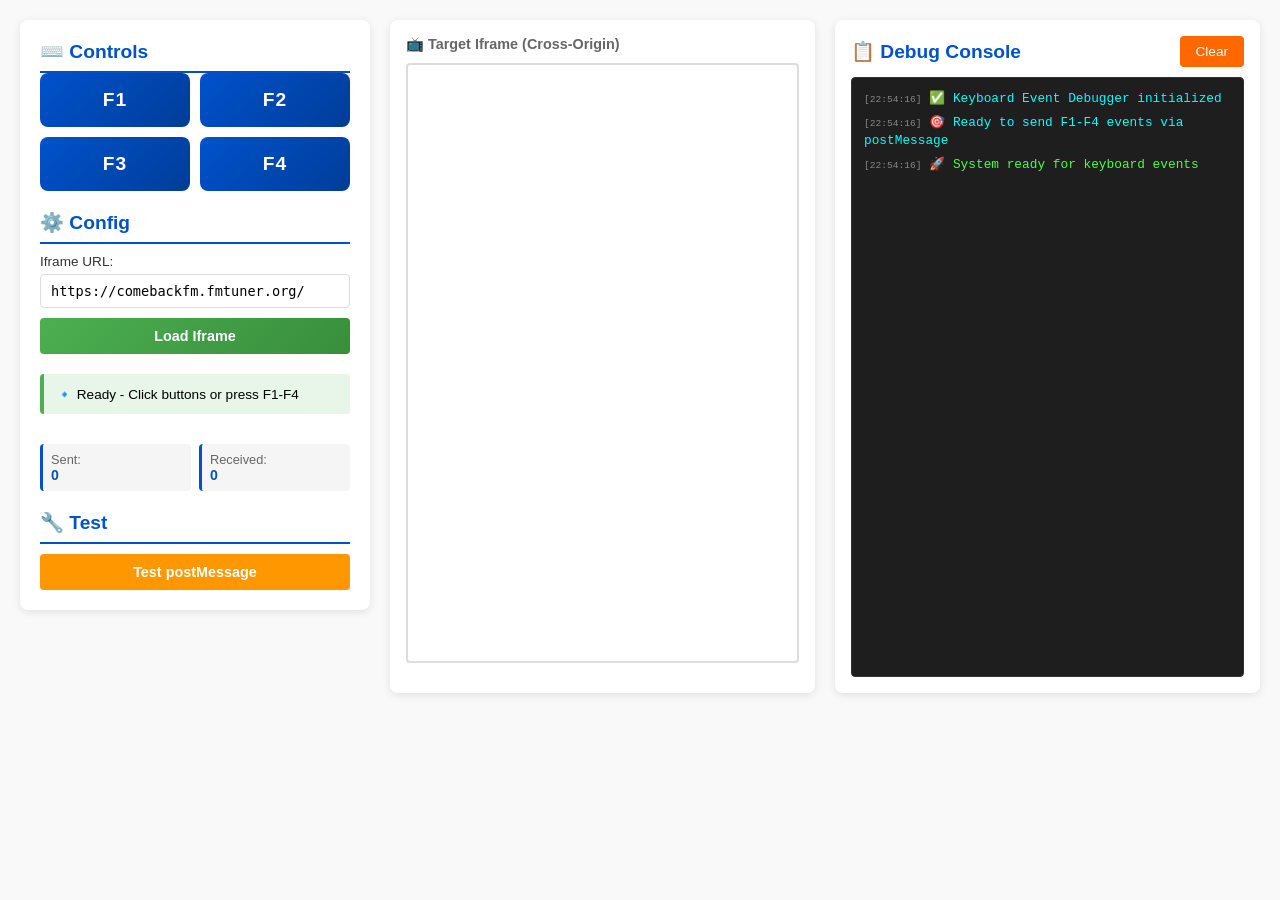
==== index.html @ 3dc0becb "Update index.html" ====
<!DOCTYPE html>
<html lang="nl">
<head>
    <meta charset="UTF-8">
    <meta name="viewport" content="width=device-width, initial-scale=1.0">
    <title>F1-F4 Keyboard Event Sender - Debug</title>
    <style>
        * {
            margin: 0;
            padding: 0;
            box-sizing: border-box;
        }

        body {
            font-family: 'Segoe UI', Tahoma, Geneva, Verdana, sans-serif;
            background: #f9f9f9;
            padding: 20px;
        }

        .container {
            max-width: 1400px;
            margin: 0 auto;
            display: grid;
            grid-template-columns: 350px 1fr 1fr;
            gap: 20px;
        }

        .control-panel {
            background: white;
            border-radius: 8px;
            padding: 20px;
            box-shadow: 0 2px 8px rgba(0, 0, 0, 0.1);
            display: flex;
            flex-direction: column;
            gap: 20px;
            height: fit-content;
            position: sticky;
            top: 20px;
        }

        .section-title {
            font-size: 1.2rem;
            font-weight: bold;
            color: #0052cc;
            border-bottom: 2px solid #0052cc;
            padding-bottom: 8px;
        }

        .button-grid {
            display: grid;
            grid-template-columns: repeat(2, 1fr);
            gap: 10px;
        }

        .key-button {
            background: linear-gradient(135deg, #0052cc 0%, #003d99 100%);
            color: white;
            border: none;
            padding: 16px;
            border-radius: 8px;
            font-size: 1.2rem;
            font-weight: bold;
            cursor: pointer;
            transition: all 0.2s ease;
            text-transform: uppercase;
            letter-spacing: 1px;
        }

        .key-button:hover {
            transform: translateY(-2px);
            box-shadow: 0 4px 12px rgba(0, 82, 204, 0.3);
        }

        .key-button:active {
            transform: translateY(0);
            background: linear-gradient(135deg, #003d99 0%, #002966 100%);
        }

        .input-section {
            display: flex;
            flex-direction: column;
            gap: 10px;
        }

        .input-group {
            display: flex;
            flex-direction: column;
            gap: 5px;
        }

        .input-group label {
            font-size: 0.85rem;
            font-weight: 500;
            color: #333;
        }

        .input-group input {
            padding: 8px 10px;
            border: 1px solid #ddd;
            border-radius: 4px;
            font-size: 0.85rem;
            font-family: monospace;
        }

        .input-group input:focus {
            outline: none;
            border-color: #0052cc;
            box-shadow: 0 0 4px rgba(0, 82, 204, 0.3);
        }

        .load-button {
            background: linear-gradient(135deg, #4CAF50 0%, #388E3C 100%);
            color: white;
            border: none;
            padding: 10px;
            border-radius: 4px;
            cursor: pointer;
            font-weight: bold;
            font-size: 0.9rem;
            transition: all 0.2s ease;
        }

        .load-button:hover {
            transform: translateY(-2px);
            box-shadow: 0 4px 12px rgba(76, 175, 80, 0.3);
        }

        .status-box {
            background: #f0f7ff;
            border-left: 4px solid #0052cc;
            padding: 12px;
            border-radius: 4px;
            font-size: 0.85rem;
        }

        .status-box.loading {
            background: #fff3cd;
            border-left-color: #ff9800;
        }

        .status-box.error {
            background: #ffebee;
            border-left-color: #f44336;
        }

        .status-box.success {
            background: #e8f5e9;
            border-left-color: #4caf50;
        }

        .iframe-container {
            background: white;
            border-radius: 8px;
            padding: 16px;
            box-shadow: 0 2px 8px rgba(0, 0, 0, 0.1);
            display: flex;
            flex-direction: column;
            gap: 10px;
        }

        .iframe-label {
            font-size: 0.9rem;
            color: #666;
            font-weight: 600;
        }

        #targetIframe {
            width: 100%;
            height: 600px;
            border: 2px solid #ddd;
            border-radius: 4px;
        }

        .console-panel {
            background: white;
            border-radius: 8px;
            padding: 16px;
            box-shadow: 0 2px 8px rgba(0, 0, 0, 0.1);
            display: flex;
            flex-direction: column;
            gap: 10px;
        }

        .console-header {
            display: flex;
            justify-content: space-between;
            align-items: center;
        }

        .console-header .title {
            font-size: 1.2rem;
            font-weight: bold;
            color: #0052cc;
        }

        .clear-button {
            background: #ff6700;
            color: white;
            border: none;
            padding: 8px 16px;
            border-radius: 4px;
            cursor: pointer;
            font-size: 0.85rem;
            transition: background 0.2s ease;
        }

        .clear-button:hover {
            background: #e55a00;
        }

        #consoleOutput {
            background: #1e1e1e;
            color: #0ff;
            padding: 12px;
            border-radius: 4px;
            font-family: 'Courier New', monospace;
            font-size: 0.8rem;
            height: 600px;
            overflow-y: auto;
            line-height: 1.4;
            border: 1px solid #333;
        }

        .log-entry {
            margin-bottom: 6px;
            word-break: break-word;
        }

        .log-info {
            color: #0ff;
        }

        .log-error {
            color: #ff4444;
        }

        .log-success {
            color: #44ff44;
        }

        .log-warning {
            color: #ffaa00;
        }

        .log-sent {
            color: #00ddff;
        }

        .log-received {
            color: #88ff88;
        }

        .timestamp {
            color: #888;
            font-size: 0.75em;
        }

        .stats {
            display: grid;
            grid-template-columns: 1fr 1fr;
            gap: 8px;
            font-size: 0.8rem;
            margin-top: 10px;
        }

        .stat-item {
            background: #f5f5f5;
            padding: 8px;
            border-radius: 4px;
            border-left: 3px solid #0052cc;
        }

        .stat-label {
            color: #666;
            font-weight: 500;
        }

        .stat-value {
            color: #0052cc;
            font-weight: bold;
            font-size: 1.1em;
        }

        @media (max-width: 1200px) {
            .container {
                grid-template-columns: 1fr;
            }

            .control-panel {
                position: static;
            }
        }
    </style>
</head>
<body>
    <div class="container">
        <!-- Control Panel -->
        <div class="control-panel">
            <div>
                <div class="section-title">⌨️ Controls</div>
                <div class="button-grid">
                    <button class="key-button" data-key="F1">F1</button>
                    <button class="key-button" data-key="F2">F2</button>
                    <button class="key-button" data-key="F3">F3</button>
                    <button class="key-button" data-key="F4">F4</button>
                </div>
            </div>

            <div class="input-section">
                <div class="section-title">⚙️ Config</div>
                <div class="input-group">
                    <label for="iframeUrl">Iframe URL:</label>
                    <input 
                        type="text" 
                        id="iframeUrl" 
                        placeholder="https://..."
                        value="https://comebackfm.fmtuner.org/"
                    >
                </div>
                <button class="load-button" id="loadIframeButton">
                    Load Iframe
                </button>
            </div>

            <div id="statusBox" class="status-box">
                <strong>Status:</strong> Ready
            </div>

            <div class="stats">
                <div class="stat-item">
                    <div class="stat-label">Sent:</div>
                    <div class="stat-value" id="sentCount">0</div>
                </div>
                <div class="stat-item">
                    <div class="stat-label">Received:</div>
                    <div class="stat-value" id="receivedCount">0</div>
                </div>
            </div>

            <div class="input-section">
                <div class="section-title">🔧 Test</div>
                <button class="load-button" id="testMessageButton" style="background: #ff9800;">
                    Test postMessage
                </button>
            </div>
        </div>

        <!-- Iframe Container -->
        <div class="iframe-container">
            <div class="iframe-label">📺 Target Iframe (Cross-Origin)</div>
            <iframe 
                id="targetIframe" 
                src="https://comebackfm.fmtuner.org/"
                title="Target webpage"
                sandbox="allow-same-origin allow-scripts allow-forms allow-popups allow-popups-to-escape-sandbox"
            ></iframe>
        </div>

        <!-- Console Panel -->
        <div class="console-panel">
            <div class="console-header">
                <span class="title">📋 Debug Console</span>
                <button class="clear-button">Clear</button>
            </div>
            <div id="consoleOutput"></div>
        </div>
    </div>

    <script>
        // Advanced Console Logger
        class ConsoleLogger {
            constructor(outputElementId) {
                this.outputElement = document.getElementById(outputElementId);
                this.logs = [];
                this.sentCount = 0;
                this.receivedCount = 0;
            }

            log(message, type = 'info') {
                const timestamp = new Date().toLocaleTimeString('nl-NL', { hour12: false });
                const logEntry = { message, type, timestamp };
                this.logs.push(logEntry);
                this.render();
                console.log(`[${type.toUpperCase()}] ${message}`);
            }

            info(message) { this.log(message, 'info'); }
            error(message) { this.log(message, 'error'); }
            success(message) { this.log(message, 'success'); }
            warning(message) { this.log(message, 'warning'); }
            sent(message) { 
                this.sentCount++; 
                this.log(message, 'sent');
                this.updateStats();
            }
            received(message) { 
                this.receivedCount++; 
                this.log(message, 'received');
                this.updateStats();
            }

            clear() {
                this.logs = [];
                this.sentCount = 0;
                this.receivedCount = 0;
                this.render();
                this.updateStats();
            }

            render() {
                this.outputElement.innerHTML = this.logs
                    .map(log => {
                        const classList = `log-entry log-${log.type}`;
                        return `<div class="${classList}"><span class="timestamp">[${log.timestamp}]</span> ${this.escapeHtml(log.message)}</div>`;
                    })
                    .join('');
                this.outputElement.scrollTop = this.outputElement.scrollHeight;
            }

            escapeHtml(text) {
                const div = document.createElement('div');
                div.textContent = text;
                return div.innerHTML;
            }

            updateStats() {
                document.getElementById('sentCount').textContent = this.sentCount;
                document.getElementById('receivedCount').textContent = this.receivedCount;
            }
        }

        // Initialize
        const logger = new ConsoleLogger('consoleOutput');
        const keyButtons = document.querySelectorAll('.key-button[data-key]');
        const targetIframe = document.getElementById('targetIframe');
        const clearButton = document.querySelector('.clear-button');
        const loadIframeButton = document.getElementById('loadIframeButton');
        const testMessageButton = document.getElementById('testMessageButton');
        const iframeUrlInput = document.getElementById('iframeUrl');
        const statusBox = document.getElementById('statusBox');

        logger.info('✅ Keyboard Event Debugger initialized');
        logger.info('🎯 Ready to send F1-F4 events via postMessage');

        // Helper function to update status
        function updateStatus(message, type = 'info') {
            statusBox.textContent = '🔹 ' + message;
            statusBox.className = 'status-box ' + type;
        }

        // Load iframe
        loadIframeButton.addEventListener('click', () => {
            const url = iframeUrlInput.value.trim();
            if (!url) {
                logger.error('❌ Please enter a valid URL');
                updateStatus('Error: No URL provided', 'error');
                return;
            }
            try {
                new URL(url);
                targetIframe.src = url;
                updateStatus('Loading iframe...', 'loading');
                logger.info(`📺 Loading iframe from: ${url}`);
                
                setTimeout(() => {
                    updateStatus('Iframe loaded - Ready to send events', 'success');
                    logger.success(`✅ Iframe loaded`);
                }, 1500);
            } catch (e) {
                logger.error(`❌ Invalid URL: ${e.message}`);
                updateStatus('Error: Invalid URL', 'error');
            }
        });

        // Clear console
        clearButton.addEventListener('click', () => {
            logger.clear();
            updateStatus('Console cleared', 'info');
            logger.info('📋 Console cleared - Ready for new events');
        });

        // Send keyboard event via postMessage
        function sendKeyboardEvent(key) {
            const keyCode = 111 + parseInt(key.slice(1));
            const eventData = {
                type: 'keyboardEvent',
                key: key,
                code: key,
                keyCode: keyCode,
                which: keyCode,
                timestamp: new Date().toISOString(),
                source: 'F-KEY-SENDER'
            };

            logger.sent(`⬆️ SENDING [${key}] → iframe`);
            logger.info(`   Payload: ${JSON.stringify(eventData)}`);

            // Send postMessage
            try {
                if (targetIframe.contentWindow) {
                    targetIframe.contentWindow.postMessage(eventData, '*');
                    logger.success(`   ✓ postMessage sent successfully`);
                } else {
                    logger.error('   ✗ iframe.contentWindow is not available');
                }
            } catch (e) {
                logger.error(`   ✗ Error sending postMessage: ${e.message}`);
            }

            updateStatus(`Sent: ${key}`, 'success');
        }

        // Button click handlers
        keyButtons.forEach(button => {
            button.addEventListener('click', () => {
                const key = button.dataset.key;
                button.style.transform = 'scale(0.95)';
                sendKeyboardEvent(key);
                setTimeout(() => { button.style.transform = ''; }, 100);
            });
        });

        // Keyboard shortcuts (F1-F4)
        document.addEventListener('keydown', (e) => {
            if (e.key.startsWith('F') && e.key.length === 2) {
                const keyNum = parseInt(e.key.slice(1));
                if (keyNum >= 1 && keyNum <= 4) {
                    e.preventDefault();
                    const button = document.querySelector(`[data-key="${e.key}"]`);
                    if (button) {
                        button.click();
                    }
                }
            }
        });

        // Listen for messages from iframe
        window.addEventListener('message', (event) => {
            logger.received(`⬇️ RECEIVED from iframe`);
            logger.info(`   Origin: ${event.origin}`);
            logger.info(`   Data: ${JSON.stringify(event.data)}`);
            updateStatus(`Response received!`, 'success');
        });

        // Test message button
        testMessageButton.addEventListener('click', () => {
            logger.info('🧪 Testing postMessage communication...');
            const testData = {
                type: 'test',
                message: 'Hello from parent',
                timestamp: new Date().toISOString()
            };
            
            try {
                targetIframe.contentWindow.postMessage(testData, '*');
                logger.sent(`🧪 Test message sent`);
                logger.info(`   Payload: ${JSON.stringify(testData)}`);
                logger.warning('   Waiting for response (listen in iframe console)...');
            } catch (e) {
                logger.error(`Test failed: ${e.message}`);
            }
        });

        // Initial status
        updateStatus('Ready - Click buttons or press F1-F4', 'success');
        logger.success('🚀 System ready for keyboard events');
    </script>
</body>
</html>
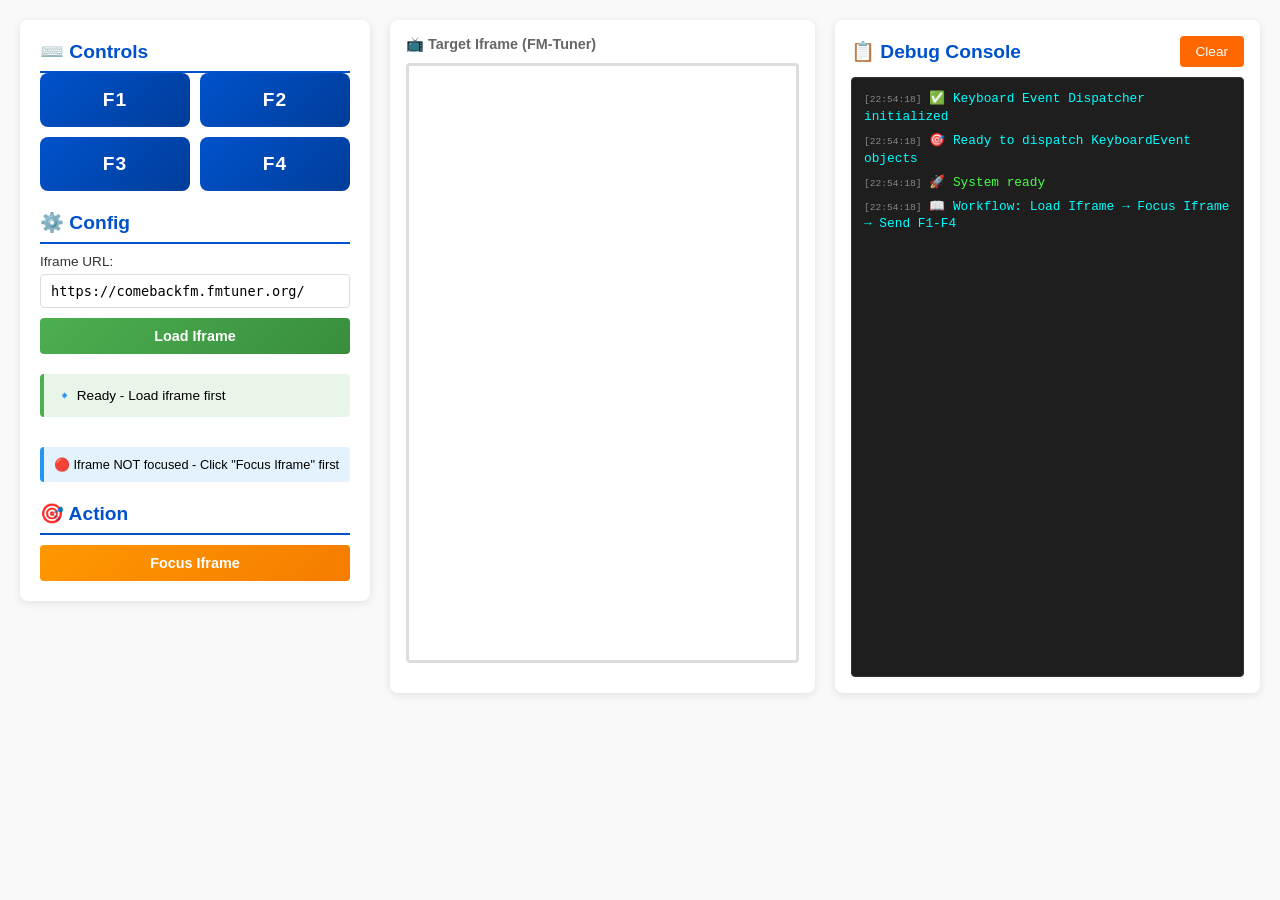
==== commit 3fec04d6: "Update index.html" ====
--- a/index.html
+++ b/index.html
@@ -3,7 +3,7 @@
 <head>
     <meta charset="UTF-8">
     <meta name="viewport" content="width=device-width, initial-scale=1.0">
-    <title>F1-F4 Keyboard Event Sender - Debug</title>
+    <title>F1-F4 Keyboard Event Dispatcher</title>
     <style>
         * {
             margin: 0;
@@ -131,6 +131,7 @@
             padding: 12px;
             border-radius: 4px;
             font-size: 0.85rem;
+            line-height: 1.4;
         }
 
         .status-box.loading {
@@ -145,6 +146,25 @@
 
         .status-box.success {
             background: #e8f5e9;
+            border-left-color: #4caf50;
+        }
+
+        .status-box.warning {
+            background: #fff3cd;
+            border-left-color: #ff9800;
+        }
+
+        .focus-indicator {
+            background: #e3f2fd;
+            border-left: 4px solid #2196f3;
+            padding: 10px;
+            border-radius: 4px;
+            font-size: 0.8rem;
+            margin-top: 10px;
+        }
+
+        .focus-indicator.focused {
+            background: #c8e6c9;
             border-left-color: #4caf50;
         }
 
@@ -167,8 +187,14 @@
         #targetIframe {
             width: 100%;
             height: 600px;
-            border: 2px solid #ddd;
-            border-radius: 4px;
+            border: 3px solid #ddd;
+            border-radius: 4px;
+            transition: border-color 0.3s ease;
+        }
+
+        #targetIframe.focused {
+            border-color: #4caf50;
+            box-shadow: 0 0 8px rgba(76, 175, 80, 0.3);
         }
 
         .console-panel {
@@ -242,43 +268,13 @@
             color: #ffaa00;
         }
 
-        .log-sent {
-            color: #00ddff;
-        }
-
-        .log-received {
-            color: #88ff88;
+        .log-dispatch {
+            color: #ffaa00;
         }
 
         .timestamp {
             color: #888;
             font-size: 0.75em;
-        }
-
-        .stats {
-            display: grid;
-            grid-template-columns: 1fr 1fr;
-            gap: 8px;
-            font-size: 0.8rem;
-            margin-top: 10px;
-        }
-
-        .stat-item {
-            background: #f5f5f5;
-            padding: 8px;
-            border-radius: 4px;
-            border-left: 3px solid #0052cc;
-        }
-
-        .stat-label {
-            color: #666;
-            font-weight: 500;
-        }
-
-        .stat-value {
-            color: #0052cc;
-            font-weight: bold;
-            font-size: 1.1em;
         }
 
         @media (max-width: 1200px) {
@@ -322,32 +318,25 @@
                 </button>
             </div>
 
-            <div id="statusBox" class="status-box">
+            <div id="statusBox" class="status-box success">
                 <strong>Status:</strong> Ready
             </div>
 
-            <div class="stats">
-                <div class="stat-item">
-                    <div class="stat-label">Sent:</div>
-                    <div class="stat-value" id="sentCount">0</div>
-                </div>
-                <div class="stat-item">
-                    <div class="stat-label">Received:</div>
-                    <div class="stat-value" id="receivedCount">0</div>
-                </div>
+            <div class="focus-indicator" id="focusIndicator">
+                🔴 Iframe NOT focused
             </div>
 
             <div class="input-section">
-                <div class="section-title">🔧 Test</div>
-                <button class="load-button" id="testMessageButton" style="background: #ff9800;">
-                    Test postMessage
+                <div class="section-title">🎯 Action</div>
+                <button class="load-button" id="focusIframeButton" style="background: linear-gradient(135deg, #ff9800 0%, #f57c00 100%);">
+                    Focus Iframe
                 </button>
             </div>
         </div>
 
         <!-- Iframe Container -->
         <div class="iframe-container">
-            <div class="iframe-label">📺 Target Iframe (Cross-Origin)</div>
+            <div class="iframe-label">📺 Target Iframe (FM-Tuner)</div>
             <iframe 
                 id="targetIframe" 
                 src="https://comebackfm.fmtuner.org/"
@@ -367,13 +356,11 @@
     </div>
 
     <script>
-        // Advanced Console Logger
+        // Console Logger
         class ConsoleLogger {
             constructor(outputElementId) {
                 this.outputElement = document.getElementById(outputElementId);
                 this.logs = [];
-                this.sentCount = 0;
-                this.receivedCount = 0;
             }
 
             log(message, type = 'info') {
@@ -388,23 +375,11 @@
             error(message) { this.log(message, 'error'); }
             success(message) { this.log(message, 'success'); }
             warning(message) { this.log(message, 'warning'); }
-            sent(message) { 
-                this.sentCount++; 
-                this.log(message, 'sent');
-                this.updateStats();
-            }
-            received(message) { 
-                this.receivedCount++; 
-                this.log(message, 'received');
-                this.updateStats();
-            }
+            dispatch(message) { this.log(message, 'dispatch'); }
 
             clear() {
                 this.logs = [];
-                this.sentCount = 0;
-                this.receivedCount = 0;
                 this.render();
-                this.updateStats();
             }
 
             render() {
@@ -422,11 +397,6 @@
                 div.textContent = text;
                 return div.innerHTML;
             }
-
-            updateStats() {
-                document.getElementById('sentCount').textContent = this.sentCount;
-                document.getElementById('receivedCount').textContent = this.receivedCount;
-            }
         }
 
         // Initialize
@@ -435,17 +405,31 @@
         const targetIframe = document.getElementById('targetIframe');
         const clearButton = document.querySelector('.clear-button');
         const loadIframeButton = document.getElementById('loadIframeButton');
-        const testMessageButton = document.getElementById('testMessageButton');
+        const focusIframeButton = document.getElementById('focusIframeButton');
         const iframeUrlInput = document.getElementById('iframeUrl');
         const statusBox = document.getElementById('statusBox');
-
-        logger.info('✅ Keyboard Event Debugger initialized');
-        logger.info('🎯 Ready to send F1-F4 events via postMessage');
+        const focusIndicator = document.getElementById('focusIndicator');
+
+        let iframeIsFocused = false;
+
+        logger.info('✅ Keyboard Event Dispatcher initialized');
+        logger.info('🎯 Ready to dispatch KeyboardEvent objects');
 
         // Helper function to update status
         function updateStatus(message, type = 'info') {
             statusBox.textContent = '🔹 ' + message;
             statusBox.className = 'status-box ' + type;
+        }
+
+        // Helper function to update focus indicator
+        function updateFocusIndicator() {
+            if (iframeIsFocused) {
+                focusIndicator.textContent = '🟢 Iframe FOCUSED - Ready to dispatch events';
+                focusIndicator.classList.add('focused');
+            } else {
+                focusIndicator.textContent = '🔴 Iframe NOT focused - Click "Focus Iframe" first';
+                focusIndicator.classList.remove('focused');
+            }
         }
 
         // Load iframe
@@ -459,16 +443,117 @@
             try {
                 new URL(url);
                 targetIframe.src = url;
+                iframeIsFocused = false;
+                updateFocusIndicator();
                 updateStatus('Loading iframe...', 'loading');
                 logger.info(`📺 Loading iframe from: ${url}`);
                 
                 setTimeout(() => {
-                    updateStatus('Iframe loaded - Ready to send events', 'success');
-                    logger.success(`✅ Iframe loaded`);
+                    updateStatus('Iframe loaded - Click "Focus Iframe" to start', 'success');
+                    logger.success(`✅ Iframe loaded. Now focus it to dispatch events.`);
                 }, 1500);
             } catch (e) {
                 logger.error(`❌ Invalid URL: ${e.message}`);
                 updateStatus('Error: Invalid URL', 'error');
+            }
+        });
+
+        // Focus iframe button
+        focusIframeButton.addEventListener('click', () => {
+            try {
+                targetIframe.focus();
+                iframeIsFocused = true;
+                updateFocusIndicator();
+                updateStatus('✅ Iframe focused', 'success');
+                logger.success(`🎯 Iframe focused! Ready to dispatch keyboard events`);
+                targetIframe.classList.add('focused');
+            } catch (e) {
+                logger.error(`❌ Could not focus iframe: ${e.message}`);
+                updateStatus('Error: Could not focus', 'error');
+            }
+        });
+
+        // Dispatch keyboard event
+        function dispatchKeyboardEvent(key) {
+            if (!iframeIsFocused) {
+                logger.warning(`⚠️  Iframe is not focused! Click "Focus Iframe" first`);
+                updateStatus('Error: Iframe not focused', 'warning');
+                return;
+            }
+
+            const keyCode = 111 + parseInt(key.slice(1));
+            
+            try {
+                logger.dispatch(`⬆️ DISPATCHING [${key}] on iframe.contentDocument`);
+
+                // Create KeyboardEvent
+                const keydownEvent = new KeyboardEvent('keydown', {
+                    key: key,
+                    code: key,
+                    keyCode: keyCode,
+                    which: keyCode,
+                    bubbles: true,
+                    cancelable: true,
+                    view: targetIframe.contentWindow
+                });
+
+                logger.info(`   Event created: ${key} (keyCode: ${keyCode})`);
+                logger.info(`   Bubbles: true, Cancelable: true`);
+
+                // Dispatch on iframe's document
+                const dispatched = targetIframe.contentDocument.dispatchEvent(keydownEvent);
+                
+                if (dispatched) {
+                    logger.success(`   ✓ Event dispatched successfully!`);
+                    updateStatus(`✅ Dispatched ${key}`, 'success');
+                } else {
+                    logger.warning(`   ⚠️  Event was cancelled by target`);
+                    updateStatus(`⚠️  Event cancelled`, 'warning');
+                }
+
+                // Also dispatch keyup
+                const keyupEvent = new KeyboardEvent('keyup', {
+                    key: key,
+                    code: key,
+                    keyCode: keyCode,
+                    which: keyCode,
+                    bubbles: true,
+                    cancelable: true,
+                    view: targetIframe.contentWindow
+                });
+
+                targetIframe.contentDocument.dispatchEvent(keyupEvent);
+                logger.info(`   ✓ keyup event also dispatched`);
+
+            } catch (e) {
+                logger.error(`❌ Error dispatching event: ${e.message}`);
+                logger.error(`   Stack: ${e.stack}`);
+                updateStatus('Error: Could not dispatch', 'error');
+            }
+        }
+
+        // Button click handlers
+        keyButtons.forEach(button => {
+            button.addEventListener('click', () => {
+                const key = button.dataset.key;
+                button.style.transform = 'scale(0.95)';
+                dispatchKeyboardEvent(key);
+                setTimeout(() => { button.style.transform = ''; }, 100);
+            });
+        });
+
+        // Keyboard shortcuts (F1-F4)
+        document.addEventListener('keydown', (e) => {
+            if (e.key.startsWith('F') && e.key.length === 2) {
+                const keyNum = parseInt(e.key.slice(1));
+                if (keyNum >= 1 && keyNum <= 4) {
+                    // Don't prevent default - let browser handle F keys naturally
+                    const button = document.querySelector(`[data-key="${e.key}"]`);
+                    if (button) {
+                        logger.warning(`🔑 Physical ${e.key} key pressed on main document`);
+                        logger.info(`   Note: This won't reach iframe. Click button or focus iframe first.`);
+                    }
+                }
             }
         });
 
@@ -479,91 +564,11 @@
             logger.info('📋 Console cleared - Ready for new events');
         });
 
-        // Send keyboard event via postMessage
-        function sendKeyboardEvent(key) {
-            const keyCode = 111 + parseInt(key.slice(1));
-            const eventData = {
-                type: 'keyboardEvent',
-                key: key,
-                code: key,
-                keyCode: keyCode,
-                which: keyCode,
-                timestamp: new Date().toISOString(),
-                source: 'F-KEY-SENDER'
-            };
-
-            logger.sent(`⬆️ SENDING [${key}] → iframe`);
-            logger.info(`   Payload: ${JSON.stringify(eventData)}`);
-
-            // Send postMessage
-            try {
-                if (targetIframe.contentWindow) {
-                    targetIframe.contentWindow.postMessage(eventData, '*');
-                    logger.success(`   ✓ postMessage sent successfully`);
-                } else {
-                    logger.error('   ✗ iframe.contentWindow is not available');
-                }
-            } catch (e) {
-                logger.error(`   ✗ Error sending postMessage: ${e.message}`);
-            }
-
-            updateStatus(`Sent: ${key}`, 'success');
-        }
-
-        // Button click handlers
-        keyButtons.forEach(button => {
-            button.addEventListener('click', () => {
-                const key = button.dataset.key;
-                button.style.transform = 'scale(0.95)';
-                sendKeyboardEvent(key);
-                setTimeout(() => { button.style.transform = ''; }, 100);
-            });
-        });
-
-        // Keyboard shortcuts (F1-F4)
-        document.addEventListener('keydown', (e) => {
-            if (e.key.startsWith('F') && e.key.length === 2) {
-                const keyNum = parseInt(e.key.slice(1));
-                if (keyNum >= 1 && keyNum <= 4) {
-                    e.preventDefault();
-                    const button = document.querySelector(`[data-key="${e.key}"]`);
-                    if (button) {
-                        button.click();
-                    }
-                }
-            }
-        });
-
-        // Listen for messages from iframe
-        window.addEventListener('message', (event) => {
-            logger.received(`⬇️ RECEIVED from iframe`);
-            logger.info(`   Origin: ${event.origin}`);
-            logger.info(`   Data: ${JSON.stringify(event.data)}`);
-            updateStatus(`Response received!`, 'success');
-        });
-
-        // Test message button
-        testMessageButton.addEventListener('click', () => {
-            logger.info('🧪 Testing postMessage communication...');
-            const testData = {
-                type: 'test',
-                message: 'Hello from parent',
-                timestamp: new Date().toISOString()
-            };
-            
-            try {
-                targetIframe.contentWindow.postMessage(testData, '*');
-                logger.sent(`🧪 Test message sent`);
-                logger.info(`   Payload: ${JSON.stringify(testData)}`);
-                logger.warning('   Waiting for response (listen in iframe console)...');
-            } catch (e) {
-                logger.error(`Test failed: ${e.message}`);
-            }
-        });
-
         // Initial status
-        updateStatus('Ready - Click buttons or press F1-F4', 'success');
-        logger.success('🚀 System ready for keyboard events');
+        updateStatus('Ready - Load iframe first', 'success');
+        updateFocusIndicator();
+        logger.success('🚀 System ready');
+        logger.info('📖 Workflow: Load Iframe → Focus Iframe → Send F1-F4');
     </script>
 </body>
 </html>
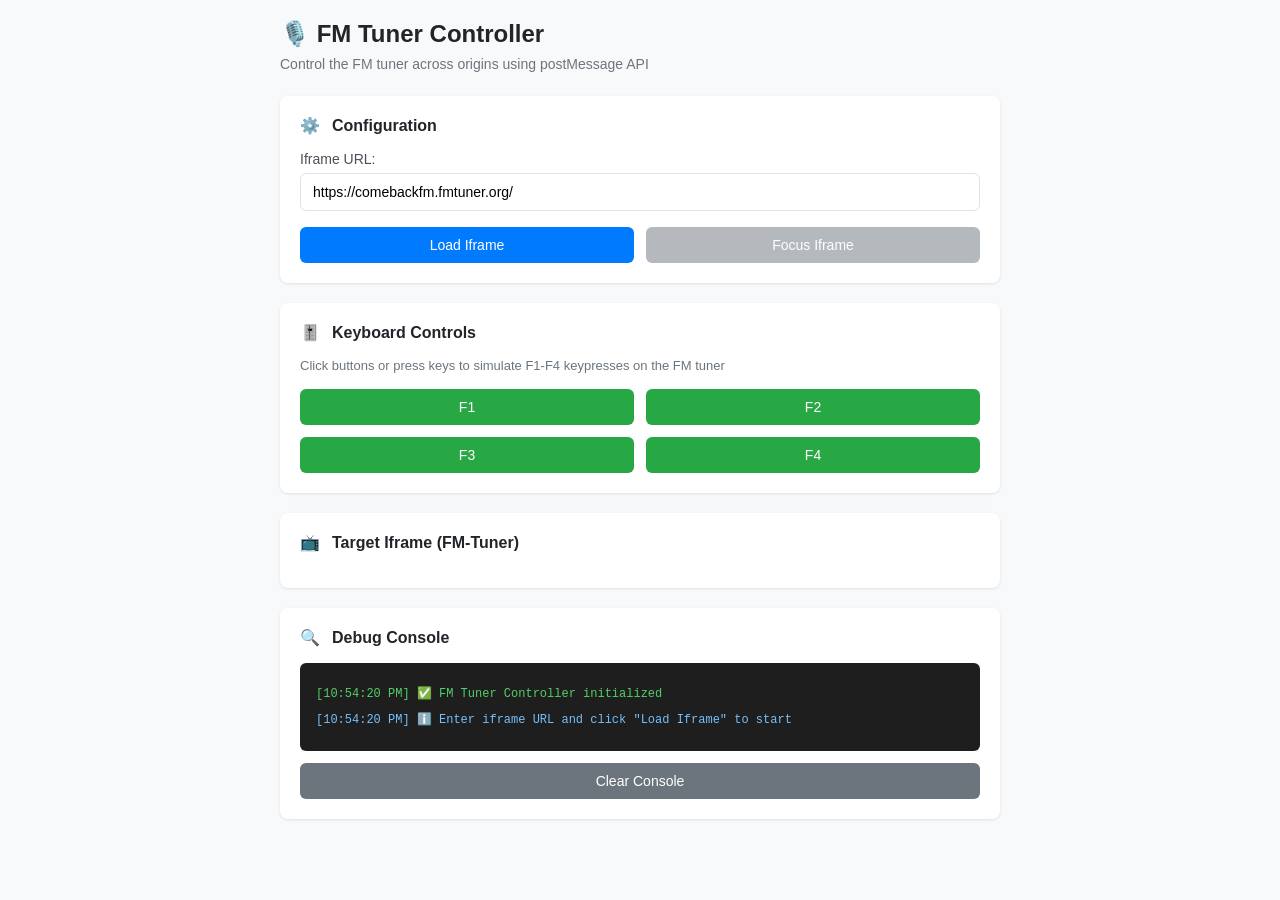
==== commit 228bb554: "Update index.html" ====
--- a/index.html
+++ b/index.html
@@ -1,574 +1,484 @@
 <!DOCTYPE html>
-<html lang="nl">
+<html lang="en">
 <head>
-    <meta charset="UTF-8">
-    <meta name="viewport" content="width=device-width, initial-scale=1.0">
-    <title>F1-F4 Keyboard Event Dispatcher</title>
-    <style>
-        * {
-            margin: 0;
-            padding: 0;
-            box-sizing: border-box;
-        }
-
-        body {
-            font-family: 'Segoe UI', Tahoma, Geneva, Verdana, sans-serif;
-            background: #f9f9f9;
-            padding: 20px;
-        }
-
-        .container {
-            max-width: 1400px;
-            margin: 0 auto;
-            display: grid;
-            grid-template-columns: 350px 1fr 1fr;
-            gap: 20px;
-        }
-
-        .control-panel {
-            background: white;
-            border-radius: 8px;
-            padding: 20px;
-            box-shadow: 0 2px 8px rgba(0, 0, 0, 0.1);
-            display: flex;
-            flex-direction: column;
-            gap: 20px;
-            height: fit-content;
-            position: sticky;
-            top: 20px;
-        }
-
-        .section-title {
-            font-size: 1.2rem;
-            font-weight: bold;
-            color: #0052cc;
-            border-bottom: 2px solid #0052cc;
-            padding-bottom: 8px;
-        }
-
-        .button-grid {
-            display: grid;
-            grid-template-columns: repeat(2, 1fr);
-            gap: 10px;
-        }
-
-        .key-button {
-            background: linear-gradient(135deg, #0052cc 0%, #003d99 100%);
-            color: white;
-            border: none;
-            padding: 16px;
-            border-radius: 8px;
-            font-size: 1.2rem;
-            font-weight: bold;
-            cursor: pointer;
-            transition: all 0.2s ease;
-            text-transform: uppercase;
-            letter-spacing: 1px;
-        }
-
-        .key-button:hover {
-            transform: translateY(-2px);
-            box-shadow: 0 4px 12px rgba(0, 82, 204, 0.3);
-        }
-
-        .key-button:active {
-            transform: translateY(0);
-            background: linear-gradient(135deg, #003d99 0%, #002966 100%);
-        }
-
-        .input-section {
-            display: flex;
-            flex-direction: column;
-            gap: 10px;
-        }
-
-        .input-group {
-            display: flex;
-            flex-direction: column;
-            gap: 5px;
-        }
-
-        .input-group label {
-            font-size: 0.85rem;
-            font-weight: 500;
-            color: #333;
-        }
-
-        .input-group input {
-            padding: 8px 10px;
-            border: 1px solid #ddd;
-            border-radius: 4px;
-            font-size: 0.85rem;
-            font-family: monospace;
-        }
-
-        .input-group input:focus {
-            outline: none;
-            border-color: #0052cc;
-            box-shadow: 0 0 4px rgba(0, 82, 204, 0.3);
-        }
-
-        .load-button {
-            background: linear-gradient(135deg, #4CAF50 0%, #388E3C 100%);
-            color: white;
-            border: none;
-            padding: 10px;
-            border-radius: 4px;
-            cursor: pointer;
-            font-weight: bold;
-            font-size: 0.9rem;
-            transition: all 0.2s ease;
-        }
-
-        .load-button:hover {
-            transform: translateY(-2px);
-            box-shadow: 0 4px 12px rgba(76, 175, 80, 0.3);
-        }
-
-        .status-box {
-            background: #f0f7ff;
-            border-left: 4px solid #0052cc;
-            padding: 12px;
-            border-radius: 4px;
-            font-size: 0.85rem;
-            line-height: 1.4;
-        }
-
-        .status-box.loading {
-            background: #fff3cd;
-            border-left-color: #ff9800;
-        }
-
-        .status-box.error {
-            background: #ffebee;
-            border-left-color: #f44336;
-        }
-
-        .status-box.success {
-            background: #e8f5e9;
-            border-left-color: #4caf50;
-        }
-
-        .status-box.warning {
-            background: #fff3cd;
-            border-left-color: #ff9800;
-        }
-
-        .focus-indicator {
-            background: #e3f2fd;
-            border-left: 4px solid #2196f3;
-            padding: 10px;
-            border-radius: 4px;
-            font-size: 0.8rem;
-            margin-top: 10px;
-        }
-
-        .focus-indicator.focused {
-            background: #c8e6c9;
-            border-left-color: #4caf50;
-        }
-
-        .iframe-container {
-            background: white;
-            border-radius: 8px;
-            padding: 16px;
-            box-shadow: 0 2px 8px rgba(0, 0, 0, 0.1);
-            display: flex;
-            flex-direction: column;
-            gap: 10px;
-        }
-
-        .iframe-label {
-            font-size: 0.9rem;
-            color: #666;
-            font-weight: 600;
-        }
-
-        #targetIframe {
-            width: 100%;
-            height: 600px;
-            border: 3px solid #ddd;
-            border-radius: 4px;
-            transition: border-color 0.3s ease;
-        }
-
-        #targetIframe.focused {
-            border-color: #4caf50;
-            box-shadow: 0 0 8px rgba(76, 175, 80, 0.3);
-        }
-
-        .console-panel {
-            background: white;
-            border-radius: 8px;
-            padding: 16px;
-            box-shadow: 0 2px 8px rgba(0, 0, 0, 0.1);
-            display: flex;
-            flex-direction: column;
-            gap: 10px;
-        }
-
-        .console-header {
-            display: flex;
-            justify-content: space-between;
-            align-items: center;
-        }
-
-        .console-header .title {
-            font-size: 1.2rem;
-            font-weight: bold;
-            color: #0052cc;
-        }
-
-        .clear-button {
-            background: #ff6700;
-            color: white;
-            border: none;
-            padding: 8px 16px;
-            border-radius: 4px;
-            cursor: pointer;
-            font-size: 0.85rem;
-            transition: background 0.2s ease;
-        }
-
-        .clear-button:hover {
-            background: #e55a00;
-        }
-
-        #consoleOutput {
-            background: #1e1e1e;
-            color: #0ff;
-            padding: 12px;
-            border-radius: 4px;
-            font-family: 'Courier New', monospace;
-            font-size: 0.8rem;
-            height: 600px;
-            overflow-y: auto;
-            line-height: 1.4;
-            border: 1px solid #333;
-        }
-
-        .log-entry {
-            margin-bottom: 6px;
-            word-break: break-word;
-        }
-
-        .log-info {
-            color: #0ff;
-        }
-
-        .log-error {
-            color: #ff4444;
-        }
-
-        .log-success {
-            color: #44ff44;
-        }
-
-        .log-warning {
-            color: #ffaa00;
-        }
-
-        .log-dispatch {
-            color: #ffaa00;
-        }
-
-        .timestamp {
-            color: #888;
-            font-size: 0.75em;
-        }
-
-        @media (max-width: 1200px) {
-            .container {
-                grid-template-columns: 1fr;
-            }
-
-            .control-panel {
-                position: static;
-            }
-        }
-    </style>
+  <meta charset="UTF-8">
+  <meta name="viewport" content="width=device-width, initial-scale=1.0">
+  <title>FM Tuner Controller</title>
+  <style>
+    * {
+      margin: 0;
+      padding: 0;
+      box-sizing: border-box;
+    }
+
+    body {
+      font-family: 'Segoe UI', Tahoma, Geneva, Verdana, sans-serif;
+      background-color: #F8F9FA;
+      color: #212529;
+      padding: 20px;
+    }
+
+    .container {
+      max-width: 720px;
+      margin: 0 auto;
+    }
+
+    .header {
+      margin-bottom: 24px;
+    }
+
+    .header h1 {
+      font-size: 24px;
+      font-weight: 600;
+      margin-bottom: 8px;
+      color: #212529;
+    }
+
+    .header p {
+      font-size: 14px;
+      color: #6C757D;
+    }
+
+    .panel {
+      background: white;
+      border-radius: 8px;
+      padding: 20px;
+      margin-bottom: 20px;
+      box-shadow: 0 1px 3px rgba(0, 0, 0, 0.1);
+    }
+
+    .panel-title {
+      font-size: 16px;
+      font-weight: 600;
+      color: #212529;
+      margin-bottom: 16px;
+      display: flex;
+      align-items: center;
+      gap: 8px;
+    }
+
+    .config-field {
+      margin-bottom: 16px;
+    }
+
+    .config-field:last-child {
+      margin-bottom: 0;
+    }
+
+    .config-field label {
+      display: block;
+      font-size: 14px;
+      font-weight: 500;
+      color: #495057;
+      margin-bottom: 6px;
+    }
+
+    .config-field input {
+      width: 100%;
+      padding: 10px 12px;
+      border: 1px solid #DEE2E6;
+      border-radius: 6px;
+      font-size: 14px;
+      font-family: 'Segoe UI', Tahoma, Geneva, Verdana, sans-serif;
+      transition: border-color 0.3s;
+    }
+
+    .config-field input:focus {
+      outline: none;
+      border-color: #007BFF;
+      box-shadow: 0 0 0 3px rgba(0, 123, 255, 0.1);
+    }
+
+    .button-group {
+      display: flex;
+      gap: 12px;
+      flex-wrap: wrap;
+    }
+
+    .button {
+      padding: 10px 16px;
+      border: none;
+      border-radius: 6px;
+      font-size: 14px;
+      font-weight: 500;
+      cursor: pointer;
+      transition: all 0.3s;
+      flex: 1;
+      min-width: 100px;
+    }
+
+    .button-primary {
+      background-color: #007BFF;
+      color: white;
+    }
+
+    .button-primary:hover {
+      background-color: #0056B3;
+      box-shadow: 0 2px 8px rgba(0, 123, 255, 0.2);
+    }
+
+    .button-primary:active {
+      transform: scale(0.98);
+    }
+
+    .button-secondary {
+      background-color: #6C757D;
+      color: white;
+    }
+
+    .button-secondary:hover {
+      background-color: #5A6268;
+      box-shadow: 0 2px 8px rgba(108, 117, 125, 0.2);
+    }
+
+    .button-success {
+      background-color: #28A745;
+      color: white;
+    }
+
+    .button-success:hover {
+      background-color: #218838;
+      box-shadow: 0 2px 8px rgba(40, 167, 69, 0.2);
+    }
+
+    .button-success:active {
+      transform: scale(0.98);
+    }
+
+    .control-buttons {
+      display: grid;
+      grid-template-columns: repeat(2, 1fr);
+      gap: 12px;
+    }
+
+    .control-buttons .button {
+      flex: none;
+    }
+
+    .button:disabled {
+      opacity: 0.5;
+      cursor: not-allowed;
+    }
+
+    .button:disabled:hover {
+      background-color: inherit;
+      box-shadow: none;
+    }
+
+    .status {
+      font-size: 12px;
+      padding: 8px 12px;
+      border-radius: 4px;
+      margin-top: 12px;
+      display: none;
+    }
+
+    .status-success {
+      background-color: #D4EDDA;
+      color: #155724;
+      border: 1px solid #C3E6CB;
+    }
+
+    .status-error {
+      background-color: #F8D7DA;
+      color: #721C24;
+      border: 1px solid #F5C6CB;
+    }
+
+    .status-info {
+      background-color: #D1ECF1;
+      color: #0C5460;
+      border: 1px solid #BEE5EB;
+    }
+
+    #iframeContainer {
+      width: 100%;
+      height: 0;
+      border-radius: 8px;
+      overflow: hidden;
+      transition: height 0.3s;
+    }
+
+    #iframeContainer.loaded {
+      height: 600px;
+    }
+
+    iframe {
+      width: 100%;
+      height: 100%;
+      border: none;
+    }
+
+    .debug-console {
+      background-color: #1E1E1E;
+      color: #00FF00;
+      padding: 16px;
+      border-radius: 6px;
+      font-family: 'Courier New', monospace;
+      font-size: 12px;
+      max-height: 300px;
+      overflow-y: auto;
+      line-height: 1.5;
+    }
+
+    .debug-console-line {
+      margin: 4px 0;
+      padding: 2px 0;
+    }
+
+    .debug-console-line.error {
+      color: #FF6B6B;
+    }
+
+    .debug-console-line.success {
+      color: #51CF66;
+    }
+
+    .debug-console-line.info {
+      color: #74C0FC;
+    }
+
+    .debug-console-line.warning {
+      color: #FFD93D;
+    }
+
+    .clear-console-btn {
+      margin-top: 12px;
+      width: 100%;
+    }
+
+    .emoji {
+      margin-right: 4px;
+    }
+
+    .info-text {
+      font-size: 13px;
+      color: #6C757D;
+      margin-bottom: 16px;
+    }
+  </style>
 </head>
 <body>
-    <div class="container">
-        <!-- Control Panel -->
-        <div class="control-panel">
-            <div>
-                <div class="section-title">⌨️ Controls</div>
-                <div class="button-grid">
-                    <button class="key-button" data-key="F1">F1</button>
-                    <button class="key-button" data-key="F2">F2</button>
-                    <button class="key-button" data-key="F3">F3</button>
-                    <button class="key-button" data-key="F4">F4</button>
-                </div>
-            </div>
-
-            <div class="input-section">
-                <div class="section-title">⚙️ Config</div>
-                <div class="input-group">
-                    <label for="iframeUrl">Iframe URL:</label>
-                    <input 
-                        type="text" 
-                        id="iframeUrl" 
-                        placeholder="https://..."
-                        value="https://comebackfm.fmtuner.org/"
-                    >
-                </div>
-                <button class="load-button" id="loadIframeButton">
-                    Load Iframe
-                </button>
-            </div>
-
-            <div id="statusBox" class="status-box success">
-                <strong>Status:</strong> Ready
-            </div>
-
-            <div class="focus-indicator" id="focusIndicator">
-                🔴 Iframe NOT focused
-            </div>
-
-            <div class="input-section">
-                <div class="section-title">🎯 Action</div>
-                <button class="load-button" id="focusIframeButton" style="background: linear-gradient(135deg, #ff9800 0%, #f57c00 100%);">
-                    Focus Iframe
-                </button>
-            </div>
-        </div>
-
-        <!-- Iframe Container -->
-        <div class="iframe-container">
-            <div class="iframe-label">📺 Target Iframe (FM-Tuner)</div>
-            <iframe 
-                id="targetIframe" 
-                src="https://comebackfm.fmtuner.org/"
-                title="Target webpage"
-                sandbox="allow-same-origin allow-scripts allow-forms allow-popups allow-popups-to-escape-sandbox"
-            ></iframe>
-        </div>
-
-        <!-- Console Panel -->
-        <div class="console-panel">
-            <div class="console-header">
-                <span class="title">📋 Debug Console</span>
-                <button class="clear-button">Clear</button>
-            </div>
-            <div id="consoleOutput"></div>
-        </div>
+  <div class="container">
+    <div class="header">
+      <h1>🎙️ FM Tuner Controller</h1>
+      <p>Control the FM tuner across origins using postMessage API</p>
     </div>
 
-    <script>
-        // Console Logger
-        class ConsoleLogger {
-            constructor(outputElementId) {
-                this.outputElement = document.getElementById(outputElementId);
-                this.logs = [];
-            }
-
-            log(message, type = 'info') {
-                const timestamp = new Date().toLocaleTimeString('nl-NL', { hour12: false });
-                const logEntry = { message, type, timestamp };
-                this.logs.push(logEntry);
-                this.render();
-                console.log(`[${type.toUpperCase()}] ${message}`);
-            }
-
-            info(message) { this.log(message, 'info'); }
-            error(message) { this.log(message, 'error'); }
-            success(message) { this.log(message, 'success'); }
-            warning(message) { this.log(message, 'warning'); }
-            dispatch(message) { this.log(message, 'dispatch'); }
-
-            clear() {
-                this.logs = [];
-                this.render();
-            }
-
-            render() {
-                this.outputElement.innerHTML = this.logs
-                    .map(log => {
-                        const classList = `log-entry log-${log.type}`;
-                        return `<div class="${classList}"><span class="timestamp">[${log.timestamp}]</span> ${this.escapeHtml(log.message)}</div>`;
-                    })
-                    .join('');
-                this.outputElement.scrollTop = this.outputElement.scrollHeight;
-            }
-
-            escapeHtml(text) {
-                const div = document.createElement('div');
-                div.textContent = text;
-                return div.innerHTML;
-            }
-        }
-
-        // Initialize
-        const logger = new ConsoleLogger('consoleOutput');
-        const keyButtons = document.querySelectorAll('.key-button[data-key]');
-        const targetIframe = document.getElementById('targetIframe');
-        const clearButton = document.querySelector('.clear-button');
-        const loadIframeButton = document.getElementById('loadIframeButton');
-        const focusIframeButton = document.getElementById('focusIframeButton');
-        const iframeUrlInput = document.getElementById('iframeUrl');
-        const statusBox = document.getElementById('statusBox');
-        const focusIndicator = document.getElementById('focusIndicator');
-
-        let iframeIsFocused = false;
-
-        logger.info('✅ Keyboard Event Dispatcher initialized');
-        logger.info('🎯 Ready to dispatch KeyboardEvent objects');
-
-        // Helper function to update status
-        function updateStatus(message, type = 'info') {
-            statusBox.textContent = '🔹 ' + message;
-            statusBox.className = 'status-box ' + type;
-        }
-
-        // Helper function to update focus indicator
-        function updateFocusIndicator() {
-            if (iframeIsFocused) {
-                focusIndicator.textContent = '🟢 Iframe FOCUSED - Ready to dispatch events';
-                focusIndicator.classList.add('focused');
-            } else {
-                focusIndicator.textContent = '🔴 Iframe NOT focused - Click "Focus Iframe" first';
-                focusIndicator.classList.remove('focused');
-            }
-        }
-
-        // Load iframe
-        loadIframeButton.addEventListener('click', () => {
-            const url = iframeUrlInput.value.trim();
-            if (!url) {
-                logger.error('❌ Please enter a valid URL');
-                updateStatus('Error: No URL provided', 'error');
-                return;
-            }
-            try {
-                new URL(url);
-                targetIframe.src = url;
-                iframeIsFocused = false;
-                updateFocusIndicator();
-                updateStatus('Loading iframe...', 'loading');
-                logger.info(`📺 Loading iframe from: ${url}`);
-                
-                setTimeout(() => {
-                    updateStatus('Iframe loaded - Click "Focus Iframe" to start', 'success');
-                    logger.success(`✅ Iframe loaded. Now focus it to dispatch events.`);
-                }, 1500);
-            } catch (e) {
-                logger.error(`❌ Invalid URL: ${e.message}`);
-                updateStatus('Error: Invalid URL', 'error');
-            }
-        });
-
-        // Focus iframe button
-        focusIframeButton.addEventListener('click', () => {
-            try {
-                targetIframe.focus();
-                iframeIsFocused = true;
-                updateFocusIndicator();
-                updateStatus('✅ Iframe focused', 'success');
-                logger.success(`🎯 Iframe focused! Ready to dispatch keyboard events`);
-                targetIframe.classList.add('focused');
-            } catch (e) {
-                logger.error(`❌ Could not focus iframe: ${e.message}`);
-                updateStatus('Error: Could not focus', 'error');
-            }
-        });
-
-        // Dispatch keyboard event
-        function dispatchKeyboardEvent(key) {
-            if (!iframeIsFocused) {
-                logger.warning(`⚠️  Iframe is not focused! Click "Focus Iframe" first`);
-                updateStatus('Error: Iframe not focused', 'warning');
-                return;
-            }
-
-            const keyCode = 111 + parseInt(key.slice(1));
-            
-            try {
-                logger.dispatch(`⬆️ DISPATCHING [${key}] on iframe.contentDocument`);
-
-                // Create KeyboardEvent
-                const keydownEvent = new KeyboardEvent('keydown', {
-                    key: key,
-                    code: key,
-                    keyCode: keyCode,
-                    which: keyCode,
-                    bubbles: true,
-                    cancelable: true,
-                    view: targetIframe.contentWindow
-                });
-
-                logger.info(`   Event created: ${key} (keyCode: ${keyCode})`);
-                logger.info(`   Bubbles: true, Cancelable: true`);
-
-                // Dispatch on iframe's document
-                const dispatched = targetIframe.contentDocument.dispatchEvent(keydownEvent);
-                
-                if (dispatched) {
-                    logger.success(`   ✓ Event dispatched successfully!`);
-                    updateStatus(`✅ Dispatched ${key}`, 'success');
-                } else {
-                    logger.warning(`   ⚠️  Event was cancelled by target`);
-                    updateStatus(`⚠️  Event cancelled`, 'warning');
-                }
-
-                // Also dispatch keyup
-                const keyupEvent = new KeyboardEvent('keyup', {
-                    key: key,
-                    code: key,
-                    keyCode: keyCode,
-                    which: keyCode,
-                    bubbles: true,
-                    cancelable: true,
-                    view: targetIframe.contentWindow
-                });
-
-                targetIframe.contentDocument.dispatchEvent(keyupEvent);
-                logger.info(`   ✓ keyup event also dispatched`);
-
-            } catch (e) {
-                logger.error(`❌ Error dispatching event: ${e.message}`);
-                logger.error(`   Stack: ${e.stack}`);
-                updateStatus('Error: Could not dispatch', 'error');
-            }
-        }
-
-        // Button click handlers
-        keyButtons.forEach(button => {
-            button.addEventListener('click', () => {
-                const key = button.dataset.key;
-                button.style.transform = 'scale(0.95)';
-                dispatchKeyboardEvent(key);
-                setTimeout(() => { button.style.transform = ''; }, 100);
-            });
-        });
-
-        // Keyboard shortcuts (F1-F4)
-        document.addEventListener('keydown', (e) => {
-            if (e.key.startsWith('F') && e.key.length === 2) {
-                const keyNum = parseInt(e.key.slice(1));
-                if (keyNum >= 1 && keyNum <= 4) {
-                    // Don't prevent default - let browser handle F keys naturally
-                    const button = document.querySelector(`[data-key="${e.key}"]`);
-                    if (button) {
-                        logger.warning(`🔑 Physical ${e.key} key pressed on main document`);
-                        logger.info(`   Note: This won't reach iframe. Click button or focus iframe first.`);
-                    }
-                }
-            }
-        });
-
-        // Clear console
-        clearButton.addEventListener('click', () => {
-            logger.clear();
-            updateStatus('Console cleared', 'info');
-            logger.info('📋 Console cleared - Ready for new events');
-        });
-
-        // Initial status
-        updateStatus('Ready - Load iframe first', 'success');
-        updateFocusIndicator();
-        logger.success('🚀 System ready');
-        logger.info('📖 Workflow: Load Iframe → Focus Iframe → Send F1-F4');
-    </script>
+    <!-- Config Panel -->
+    <div class="panel">
+      <div class="panel-title">
+        <span class="emoji">⚙️</span>Configuration
+      </div>
+      <div class="config-field">
+        <label for="iframeUrl">Iframe URL:</label>
+        <input 
+          type="text" 
+          id="iframeUrl" 
+          value="https://comebackfm.fmtuner.org/" 
+          placeholder="Enter FM tuner URL"
+        >
+      </div>
+      <div class="button-group">
+        <button class="button button-primary" onclick="loadIframe()">Load Iframe</button>
+        <button class="button button-secondary" id="focusBtn" onclick="focusIframe()" disabled>Focus Iframe</button>
+      </div>
+      <div id="configStatus" class="status"></div>
+    </div>
+
+    <!-- Controls Panel -->
+    <div class="panel">
+      <div class="panel-title">
+        <span class="emoji">🎚️</span>Keyboard Controls
+      </div>
+      <p class="info-text">
+        Click buttons or press keys to simulate F1-F4 keypresses on the FM tuner
+      </p>
+      <div class="control-buttons">
+        <button class="button button-success" onclick="dispatchKey(112, 'F1')">F1</button>
+        <button class="button button-success" onclick="dispatchKey(113, 'F2')">F2</button>
+        <button class="button button-success" onclick="dispatchKey(114, 'F3')">F3</button>
+        <button class="button button-success" onclick="dispatchKey(115, 'F4')">F4</button>
+      </div>
+      <div id="controlStatus" class="status"></div>
+    </div>
+
+    <!-- Iframe Container -->
+    <div class="panel">
+      <div class="panel-title">
+        <span class="emoji">📺</span>Target Iframe (FM-Tuner)
+      </div>
+      <div id="iframeContainer"></div>
+    </div>
+
+    <!-- Debug Console -->
+    <div class="panel">
+      <div class="panel-title">
+        <span class="emoji">🔍</span>Debug Console
+      </div>
+      <div class="debug-console" id="debugConsole"></div>
+      <button class="button button-secondary clear-console-btn" onclick="clearConsole()">Clear Console</button>
+    </div>
+  </div>
+
+  <script>
+    let iframeElement = null;
+    let iframeLoaded = false;
+
+    function getTimestamp() {
+      return new Date().toLocaleTimeString();
+    }
+
+    function log(message, type = 'info') {
+      const debugConsoleElement = document.getElementById('debugConsole');
+      const line = document.createElement('div');
+      line.className = `debug-console-line ${type}`;
+      
+      const timestamp = getTimestamp();
+      let emoji = '📝';
+      if (type === 'error') emoji = '❌';
+      else if (type === 'success') emoji = '✅';
+      else if (type === 'warning') emoji = '⚠️';
+      else if (type === 'info') emoji = 'ℹ️';
+      
+      line.textContent = `[${timestamp}] ${emoji} ${message}`;
+      debugConsoleElement.appendChild(line);
+      debugConsoleElement.scrollTop = debugConsoleElement.scrollHeight;
+      
+      // Log to browser console
+      if (type === 'error') {
+        window.console.error(`[${type.toUpperCase()}] ${message}`);
+      } else {
+        window.console.log(`[${type.toUpperCase()}] ${message}`);
+      }
+    }
+
+    function clearConsole() {
+      document.getElementById('debugConsole').innerHTML = '';
+      log('Console cleared - Ready for new events', 'info');
+    }
+
+    function showStatus(elementId, message, type = 'info') {
+      const element = document.getElementById(elementId);
+      element.className = `status status-${type}`;
+      element.textContent = message;
+      element.style.display = 'block';
+      setTimeout(() => {
+        element.style.display = 'none';
+      }, 4000);
+    }
+
+    function loadIframe() {
+      const url = document.getElementById('iframeUrl').value.trim();
+      
+      if (!url) {
+        log('Error: Please enter a valid URL', 'error');
+        showStatus('configStatus', '❌ Please enter a valid URL', 'error');
+        return;
+      }
+
+      const container = document.getElementById('iframeContainer');
+      container.innerHTML = '';
+      
+      iframeElement = document.createElement('iframe');
+      iframeElement.src = url;
+      
+      try {
+        iframeElement.sandbox.add('allow-same-origin', 'allow-scripts', 'allow-forms', 'allow-popups');
+      } catch (e) {
+        // Sandbox attribute might not support add method in some browsers
+        iframeElement.setAttribute('sandbox', 'allow-same-origin allow-scripts allow-forms allow-popups');
+      }
+      
+      iframeElement.onload = function() {
+        iframeLoaded = true;
+        document.getElementById('focusBtn').disabled = false;
+        log(`Iframe loaded from: ${url}`, 'success');
+        showStatus('configStatus', '✅ Iframe loaded successfully', 'success');
+        container.classList.add('loaded');
+      };
+
+      iframeElement.onerror = function() {
+        log(`Error loading iframe from: ${url}`, 'error');
+        showStatus('configStatus', '❌ Failed to load iframe', 'error');
+      };
+
+      container.appendChild(iframeElement);
+      log(`Loading iframe from: ${url}`, 'info');
+    }
+
+    function focusIframe() {
+      if (!iframeLoaded || !iframeElement) {
+        log('Iframe not loaded yet', 'error');
+        showStatus('configStatus', '❌ Iframe not loaded', 'error');
+        return;
+      }
+
+      try {
+        iframeElement.focus();
+        log('Iframe focused', 'success');
+        showStatus('controlStatus', '✅ Iframe focused', 'success');
+      } catch (error) {
+        log(`Error focusing iframe: ${error.message}`, 'error');
+        showStatus('controlStatus', '❌ Failed to focus iframe', 'error');
+      }
+    }
+
+    function dispatchKey(keyCode, keyName) {
+      if (!iframeLoaded || !iframeElement) {
+        log(`Cannot dispatch ${keyName}: Iframe not loaded`, 'error');
+        showStatus('controlStatus', '❌ Iframe not loaded', 'error');
+        return;
+      }
+
+      try {
+        log(`⬆️ DISPATCHING [${keyName}] to iframe via postMessage`, 'info');
+        log(`Event: keyCode=${keyCode}, keyName="${keyName}"`, 'info');
+
+        iframeElement.contentWindow.postMessage(
+          {
+            type: 'simulateKeyPress',
+            keyCode: keyCode,
+            keyName: keyName,
+            key: keyName,
+            bubbles: true,
+            cancelable: true
+          },
+          '*'
+        );
+
+        log(`${keyName} event dispatched successfully`, 'success');
+        showStatus('controlStatus', `✅ ${keyName} dispatched`, 'success');
+      } catch (error) {
+        log(`Error dispatching ${keyName}: ${error.message}`, 'error');
+        showStatus('controlStatus', `❌ Error dispatching ${keyName}`, 'error');
+      }
+    }
+
+    window.addEventListener('message', function(event) {
+      if (event.data.type === 'iframeLog') {
+        log(`[IFRAME] ${event.data.message}`, 'info');
+      } else if (event.data.type === 'iframeError') {
+        log(`[IFRAME ERROR] ${event.data.message}`, 'error');
+      }
+    });
+
+    document.addEventListener('keydown', function(event) {
+      const keyMap = {
+        'F1': function() { dispatchKey(112, 'F1'); },
+        'F2': function() { dispatchKey(113, 'F2'); },
+        'F3': function() { dispatchKey(114, 'F3'); },
+        'F4': function() { dispatchKey(115, 'F4'); }
+      };
+
+      if (keyMap[event.key]) {
+        event.preventDefault();
+        keyMap[event.key]();
+      }
+    });
+
+    log('FM Tuner Controller initialized', 'success');
+    log('Enter iframe URL and click "Load Iframe" to start', 'info');
+  </script>
 </body>
 </html>
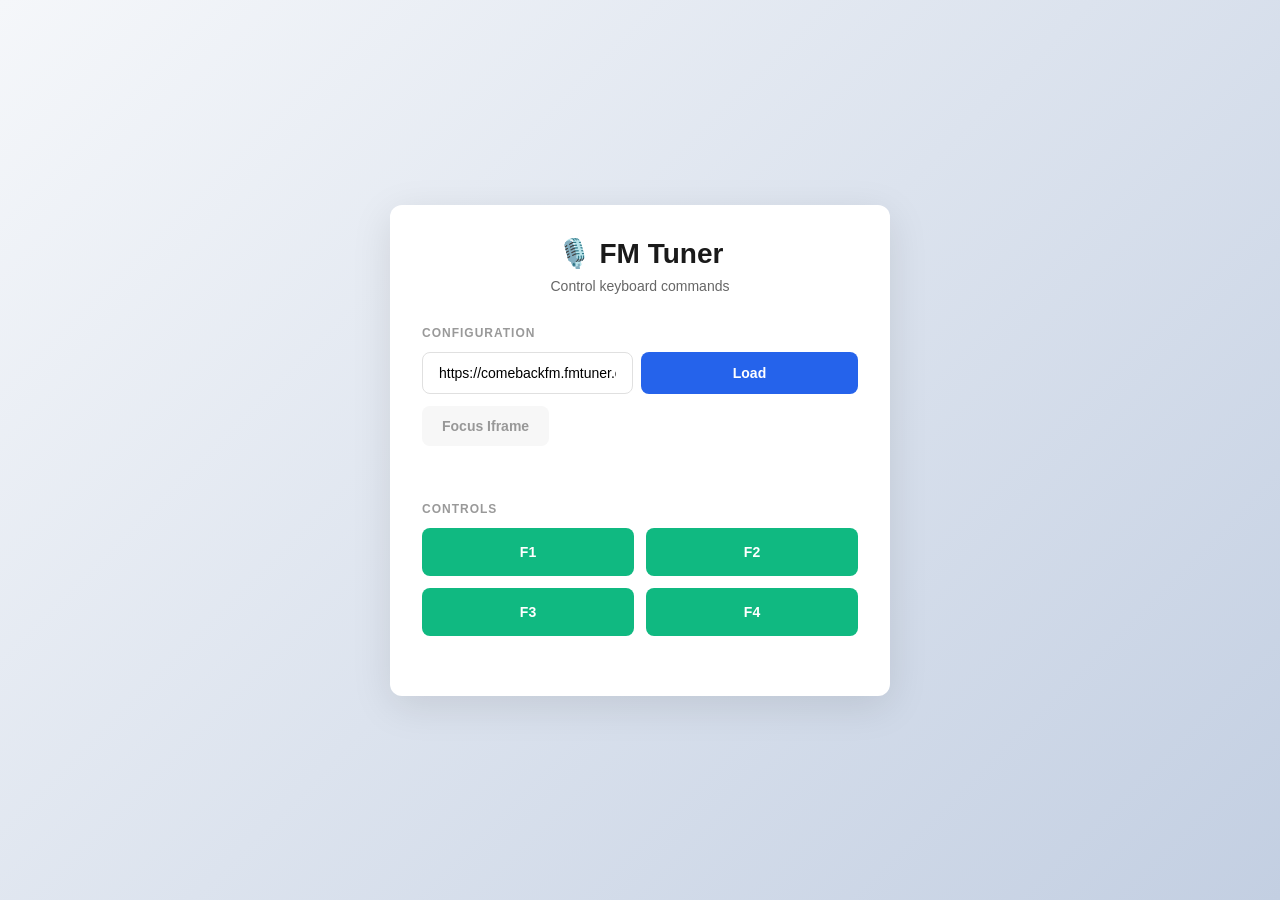
==== commit c3013f38: "Update index.html" ====
--- a/index.html
+++ b/index.html
@@ -12,109 +12,99 @@
     }
 
     body {
-      font-family: 'Segoe UI', Tahoma, Geneva, Verdana, sans-serif;
-      background-color: #F8F9FA;
-      color: #212529;
+      font-family: -apple-system, BlinkMacSystemFont, 'Segoe UI', 'Helvetica Neue', sans-serif;
+      background: linear-gradient(135deg, #f5f7fa 0%, #c3cfe2 100%);
+      min-height: 100vh;
+      display: flex;
+      align-items: center;
+      justify-content: center;
       padding: 20px;
     }
 
     .container {
-      max-width: 720px;
-      margin: 0 auto;
+      max-width: 500px;
+      width: 100%;
+    }
+
+    .card {
+      background: white;
+      border-radius: 12px;
+      box-shadow: 0 10px 40px rgba(0, 0, 0, 0.1);
+      padding: 32px;
     }
 
     .header {
-      margin-bottom: 24px;
+      text-align: center;
+      margin-bottom: 32px;
     }
 
     .header h1 {
-      font-size: 24px;
-      font-weight: 600;
+      font-size: 28px;
+      font-weight: 700;
+      color: #1a1a1a;
       margin-bottom: 8px;
-      color: #212529;
     }
 
     .header p {
       font-size: 14px;
-      color: #6C757D;
-    }
-
-    .panel {
-      background: white;
+      color: #666;
+    }
+
+    .section {
+      margin-bottom: 28px;
+    }
+
+    .section-title {
+      font-size: 12px;
+      font-weight: 600;
+      text-transform: uppercase;
+      letter-spacing: 1px;
+      color: #999;
+      margin-bottom: 12px;
+    }
+
+    .input-group {
+      display: flex;
+      gap: 8px;
+      margin-bottom: 12px;
+    }
+
+    input {
+      flex: 1;
+      padding: 12px 16px;
+      border: 1px solid #e0e0e0;
       border-radius: 8px;
-      padding: 20px;
-      margin-bottom: 20px;
-      box-shadow: 0 1px 3px rgba(0, 0, 0, 0.1);
-    }
-
-    .panel-title {
-      font-size: 16px;
+      font-size: 14px;
+      font-family: inherit;
+      transition: border-color 0.3s, box-shadow 0.3s;
+    }
+
+    input:focus {
+      outline: none;
+      border-color: #2563EB;
+      box-shadow: 0 0 0 3px rgba(37, 99, 235, 0.1);
+    }
+
+    .button {
+      padding: 12px 20px;
+      border: none;
+      border-radius: 8px;
+      font-size: 14px;
       font-weight: 600;
-      color: #212529;
-      margin-bottom: 16px;
-      display: flex;
-      align-items: center;
-      gap: 8px;
-    }
-
-    .config-field {
-      margin-bottom: 16px;
-    }
-
-    .config-field:last-child {
-      margin-bottom: 0;
-    }
-
-    .config-field label {
-      display: block;
-      font-size: 14px;
-      font-weight: 500;
-      color: #495057;
-      margin-bottom: 6px;
-    }
-
-    .config-field input {
-      width: 100%;
-      padding: 10px 12px;
-      border: 1px solid #DEE2E6;
-      border-radius: 6px;
-      font-size: 14px;
-      font-family: 'Segoe UI', Tahoma, Geneva, Verdana, sans-serif;
-      transition: border-color 0.3s;
-    }
-
-    .config-field input:focus {
-      outline: none;
-      border-color: #007BFF;
-      box-shadow: 0 0 0 3px rgba(0, 123, 255, 0.1);
-    }
-
-    .button-group {
-      display: flex;
-      gap: 12px;
-      flex-wrap: wrap;
-    }
-
-    .button {
-      padding: 10px 16px;
-      border: none;
-      border-radius: 6px;
-      font-size: 14px;
-      font-weight: 500;
       cursor: pointer;
       transition: all 0.3s;
+      font-family: inherit;
+    }
+
+    .button-primary {
+      background: #2563EB;
+      color: white;
       flex: 1;
-      min-width: 100px;
-    }
-
-    .button-primary {
-      background-color: #007BFF;
-      color: white;
     }
 
     .button-primary:hover {
-      background-color: #0056B3;
-      box-shadow: 0 2px 8px rgba(0, 123, 255, 0.2);
+      background: #1d4ed8;
+      box-shadow: 0 4px 12px rgba(37, 99, 235, 0.3);
     }
 
     .button-primary:active {
@@ -122,85 +112,56 @@
     }
 
     .button-secondary {
-      background-color: #6C757D;
+      background: #f0f0f0;
+      color: #333;
+      flex: 1;
+    }
+
+    .button-secondary:hover {
+      background: #e0e0e0;
+    }
+
+    .button-secondary:disabled {
+      opacity: 0.5;
+      cursor: not-allowed;
+    }
+
+    .button-secondary:disabled:hover {
+      background: #f0f0f0;
+    }
+
+    .button-control {
+      background: #10B981;
       color: white;
-    }
-
-    .button-secondary:hover {
-      background-color: #5A6268;
-      box-shadow: 0 2px 8px rgba(108, 117, 125, 0.2);
-    }
-
-    .button-success {
-      background-color: #28A745;
-      color: white;
-    }
-
-    .button-success:hover {
-      background-color: #218838;
-      box-shadow: 0 2px 8px rgba(40, 167, 69, 0.2);
-    }
-
-    .button-success:active {
+      padding: 16px 20px;
+    }
+
+    .button-control:hover {
+      background: #059669;
+      box-shadow: 0 4px 12px rgba(16, 185, 129, 0.3);
+    }
+
+    .button-control:active {
       transform: scale(0.98);
     }
 
-    .control-buttons {
+    .control-grid {
       display: grid;
       grid-template-columns: repeat(2, 1fr);
       gap: 12px;
     }
 
-    .control-buttons .button {
-      flex: none;
-    }
-
-    .button:disabled {
-      opacity: 0.5;
-      cursor: not-allowed;
-    }
-
-    .button:disabled:hover {
-      background-color: inherit;
-      box-shadow: none;
-    }
-
-    .status {
-      font-size: 12px;
-      padding: 8px 12px;
-      border-radius: 4px;
-      margin-top: 12px;
-      display: none;
-    }
-
-    .status-success {
-      background-color: #D4EDDA;
-      color: #155724;
-      border: 1px solid #C3E6CB;
-    }
-
-    .status-error {
-      background-color: #F8D7DA;
-      color: #721C24;
-      border: 1px solid #F5C6CB;
-    }
-
-    .status-info {
-      background-color: #D1ECF1;
-      color: #0C5460;
-      border: 1px solid #BEE5EB;
-    }
-
-    #iframeContainer {
+    .iframe-wrapper {
       width: 100%;
       height: 0;
       border-radius: 8px;
       overflow: hidden;
       transition: height 0.3s;
-    }
-
-    #iframeContainer.loaded {
-      height: 600px;
+      margin-bottom: 28px;
+    }
+
+    .iframe-wrapper.loaded {
+      height: 500px;
     }
 
     iframe {
@@ -209,171 +170,110 @@
       border: none;
     }
 
-    .debug-console {
-      background-color: #1E1E1E;
-      color: #00FF00;
-      padding: 16px;
-      border-radius: 6px;
-      font-family: 'Courier New', monospace;
-      font-size: 12px;
-      max-height: 300px;
-      overflow-y: auto;
-      line-height: 1.5;
-    }
-
-    .debug-console-line {
-      margin: 4px 0;
-      padding: 2px 0;
-    }
-
-    .debug-console-line.error {
-      color: #FF6B6B;
-    }
-
-    .debug-console-line.success {
-      color: #51CF66;
-    }
-
-    .debug-console-line.info {
-      color: #74C0FC;
-    }
-
-    .debug-console-line.warning {
-      color: #FFD93D;
-    }
-
-    .clear-console-btn {
-      margin-top: 12px;
-      width: 100%;
-    }
-
-    .emoji {
-      margin-right: 4px;
-    }
-
-    .info-text {
-      font-size: 13px;
-      color: #6C757D;
-      margin-bottom: 16px;
+    .status {
+      position: fixed;
+      top: 20px;
+      right: 20px;
+      padding: 14px 20px;
+      border-radius: 8px;
+      font-size: 14px;
+      font-weight: 500;
+      opacity: 0;
+      transition: opacity 0.3s;
+      pointer-events: none;
+      z-index: 1000;
+    }
+
+    .status.show {
+      opacity: 1;
+      pointer-events: auto;
+    }
+
+    .status-success {
+      background: #10B981;
+      color: white;
+      box-shadow: 0 4px 12px rgba(16, 185, 129, 0.3);
+    }
+
+    .status-error {
+      background: #EF4444;
+      color: white;
+      box-shadow: 0 4px 12px rgba(239, 68, 68, 0.3);
+    }
+
+    @media (max-width: 600px) {
+      .card {
+        padding: 24px;
+      }
+
+      .header h1 {
+        font-size: 24px;
+      }
+
+      .iframe-wrapper.loaded {
+        height: 400px;
+      }
     }
   </style>
 </head>
 <body>
   <div class="container">
-    <div class="header">
-      <h1>🎙️ FM Tuner Controller</h1>
-      <p>Control the FM tuner across origins using postMessage API</p>
-    </div>
-
-    <!-- Config Panel -->
-    <div class="panel">
-      <div class="panel-title">
-        <span class="emoji">⚙️</span>Configuration
+    <div class="card">
+      <div class="header">
+        <h1>🎙️ FM Tuner</h1>
+        <p>Control keyboard commands</p>
       </div>
-      <div class="config-field">
-        <label for="iframeUrl">Iframe URL:</label>
-        <input 
-          type="text" 
-          id="iframeUrl" 
-          value="https://comebackfm.fmtuner.org/" 
-          placeholder="Enter FM tuner URL"
-        >
+
+      <div class="section">
+        <div class="section-title">Configuration</div>
+        <div class="input-group">
+          <input 
+            type="text" 
+            id="iframeUrl" 
+            value="https://comebackfm.fmtuner.org/" 
+            placeholder="Enter URL"
+          >
+          <button class="button button-primary" onclick="loadIframe()">Load</button>
+        </div>
+        <button class="button button-secondary" id="focusBtn" onclick="focusIframe()" disabled>
+          Focus Iframe
+        </button>
       </div>
-      <div class="button-group">
-        <button class="button button-primary" onclick="loadIframe()">Load Iframe</button>
-        <button class="button button-secondary" id="focusBtn" onclick="focusIframe()" disabled>Focus Iframe</button>
+
+      <div class="iframe-wrapper" id="iframeContainer"></div>
+
+      <div class="section">
+        <div class="section-title">Controls</div>
+        <div class="control-grid">
+          <button class="button button-control" onclick="dispatchKey(112, 'F1')">F1</button>
+          <button class="button button-control" onclick="dispatchKey(113, 'F2')">F2</button>
+          <button class="button button-control" onclick="dispatchKey(114, 'F3')">F3</button>
+          <button class="button button-control" onclick="dispatchKey(115, 'F4')">F4</button>
+        </div>
       </div>
-      <div id="configStatus" class="status"></div>
-    </div>
-
-    <!-- Controls Panel -->
-    <div class="panel">
-      <div class="panel-title">
-        <span class="emoji">🎚️</span>Keyboard Controls
-      </div>
-      <p class="info-text">
-        Click buttons or press keys to simulate F1-F4 keypresses on the FM tuner
-      </p>
-      <div class="control-buttons">
-        <button class="button button-success" onclick="dispatchKey(112, 'F1')">F1</button>
-        <button class="button button-success" onclick="dispatchKey(113, 'F2')">F2</button>
-        <button class="button button-success" onclick="dispatchKey(114, 'F3')">F3</button>
-        <button class="button button-success" onclick="dispatchKey(115, 'F4')">F4</button>
-      </div>
-      <div id="controlStatus" class="status"></div>
-    </div>
-
-    <!-- Iframe Container -->
-    <div class="panel">
-      <div class="panel-title">
-        <span class="emoji">📺</span>Target Iframe (FM-Tuner)
-      </div>
-      <div id="iframeContainer"></div>
-    </div>
-
-    <!-- Debug Console -->
-    <div class="panel">
-      <div class="panel-title">
-        <span class="emoji">🔍</span>Debug Console
-      </div>
-      <div class="debug-console" id="debugConsole"></div>
-      <button class="button button-secondary clear-console-btn" onclick="clearConsole()">Clear Console</button>
     </div>
   </div>
+
+  <div class="status" id="status"></div>
 
   <script>
     let iframeElement = null;
     let iframeLoaded = false;
 
-    function getTimestamp() {
-      return new Date().toLocaleTimeString();
-    }
-
-    function log(message, type = 'info') {
-      const debugConsoleElement = document.getElementById('debugConsole');
-      const line = document.createElement('div');
-      line.className = `debug-console-line ${type}`;
-      
-      const timestamp = getTimestamp();
-      let emoji = '📝';
-      if (type === 'error') emoji = '❌';
-      else if (type === 'success') emoji = '✅';
-      else if (type === 'warning') emoji = '⚠️';
-      else if (type === 'info') emoji = 'ℹ️';
-      
-      line.textContent = `[${timestamp}] ${emoji} ${message}`;
-      debugConsoleElement.appendChild(line);
-      debugConsoleElement.scrollTop = debugConsoleElement.scrollHeight;
-      
-      // Log to browser console
-      if (type === 'error') {
-        window.console.error(`[${type.toUpperCase()}] ${message}`);
-      } else {
-        window.console.log(`[${type.toUpperCase()}] ${message}`);
-      }
-    }
-
-    function clearConsole() {
-      document.getElementById('debugConsole').innerHTML = '';
-      log('Console cleared - Ready for new events', 'info');
-    }
-
-    function showStatus(elementId, message, type = 'info') {
-      const element = document.getElementById(elementId);
-      element.className = `status status-${type}`;
-      element.textContent = message;
-      element.style.display = 'block';
+    function showStatus(message, type = 'success') {
+      const statusEl = document.getElementById('status');
+      statusEl.textContent = message;
+      statusEl.className = `status show status-${type}`;
       setTimeout(() => {
-        element.style.display = 'none';
-      }, 4000);
+        statusEl.classList.remove('show');
+      }, 3000);
     }
 
     function loadIframe() {
       const url = document.getElementById('iframeUrl').value.trim();
       
       if (!url) {
-        log('Error: Please enter a valid URL', 'error');
-        showStatus('configStatus', '❌ Please enter a valid URL', 'error');
+        showStatus('Please enter a valid URL', 'error');
         return;
       }
 
@@ -382,59 +282,43 @@
       
       iframeElement = document.createElement('iframe');
       iframeElement.src = url;
-      
-      try {
-        iframeElement.sandbox.add('allow-same-origin', 'allow-scripts', 'allow-forms', 'allow-popups');
-      } catch (e) {
-        // Sandbox attribute might not support add method in some browsers
-        iframeElement.setAttribute('sandbox', 'allow-same-origin allow-scripts allow-forms allow-popups');
-      }
+      iframeElement.setAttribute('sandbox', 'allow-same-origin allow-scripts allow-forms allow-popups');
       
       iframeElement.onload = function() {
         iframeLoaded = true;
         document.getElementById('focusBtn').disabled = false;
-        log(`Iframe loaded from: ${url}`, 'success');
-        showStatus('configStatus', '✅ Iframe loaded successfully', 'success');
+        showStatus('Iframe loaded successfully', 'success');
         container.classList.add('loaded');
       };
 
       iframeElement.onerror = function() {
-        log(`Error loading iframe from: ${url}`, 'error');
-        showStatus('configStatus', '❌ Failed to load iframe', 'error');
+        showStatus('Failed to load iframe', 'error');
       };
 
       container.appendChild(iframeElement);
-      log(`Loading iframe from: ${url}`, 'info');
     }
 
     function focusIframe() {
       if (!iframeLoaded || !iframeElement) {
-        log('Iframe not loaded yet', 'error');
-        showStatus('configStatus', '❌ Iframe not loaded', 'error');
+        showStatus('Iframe not loaded', 'error');
         return;
       }
 
       try {
         iframeElement.focus();
-        log('Iframe focused', 'success');
-        showStatus('controlStatus', '✅ Iframe focused', 'success');
+        showStatus('Iframe focused', 'success');
       } catch (error) {
-        log(`Error focusing iframe: ${error.message}`, 'error');
-        showStatus('controlStatus', '❌ Failed to focus iframe', 'error');
+        showStatus('Failed to focus iframe', 'error');
       }
     }
 
     function dispatchKey(keyCode, keyName) {
       if (!iframeLoaded || !iframeElement) {
-        log(`Cannot dispatch ${keyName}: Iframe not loaded`, 'error');
-        showStatus('controlStatus', '❌ Iframe not loaded', 'error');
+        showStatus('Iframe not loaded', 'error');
         return;
       }
 
       try {
-        log(`⬆️ DISPATCHING [${keyName}] to iframe via postMessage`, 'info');
-        log(`Event: keyCode=${keyCode}, keyName="${keyName}"`, 'info');
-
         iframeElement.contentWindow.postMessage(
           {
             type: 'simulateKeyPress',
@@ -447,21 +331,11 @@
           '*'
         );
 
-        log(`${keyName} event dispatched successfully`, 'success');
-        showStatus('controlStatus', `✅ ${keyName} dispatched`, 'success');
+        showStatus(`${keyName} dispatched`, 'success');
       } catch (error) {
-        log(`Error dispatching ${keyName}: ${error.message}`, 'error');
-        showStatus('controlStatus', `❌ Error dispatching ${keyName}`, 'error');
-      }
-    }
-
-    window.addEventListener('message', function(event) {
-      if (event.data.type === 'iframeLog') {
-        log(`[IFRAME] ${event.data.message}`, 'info');
-      } else if (event.data.type === 'iframeError') {
-        log(`[IFRAME ERROR] ${event.data.message}`, 'error');
-      }
-    });
+        showStatus(`Error dispatching ${keyName}`, 'error');
+      }
+    }
 
     document.addEventListener('keydown', function(event) {
       const keyMap = {
@@ -476,9 +350,6 @@
         keyMap[event.key]();
       }
     });
-
-    log('FM Tuner Controller initialized', 'success');
-    log('Enter iframe URL and click "Load Iframe" to start', 'info');
   </script>
 </body>
 </html>
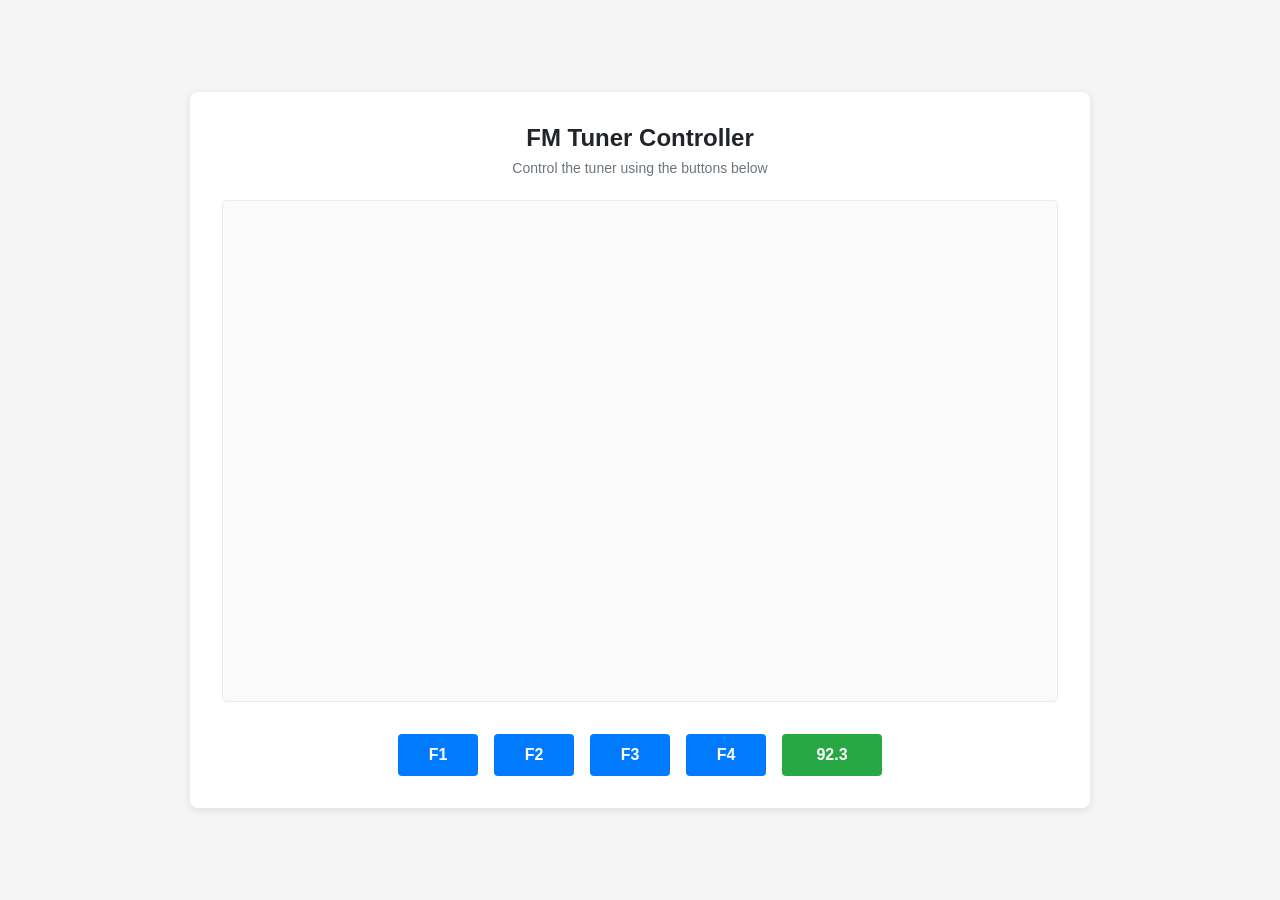
==== commit 7a8073bc: "Update index.html" ====
--- a/index.html
+++ b/index.html
@@ -1,355 +1,210 @@
+
 <!DOCTYPE html>
 <html lang="en">
 <head>
-  <meta charset="UTF-8">
-  <meta name="viewport" content="width=device-width, initial-scale=1.0">
-  <title>FM Tuner Controller</title>
-  <style>
-    * {
-      margin: 0;
-      padding: 0;
-      box-sizing: border-box;
-    }
-
-    body {
-      font-family: -apple-system, BlinkMacSystemFont, 'Segoe UI', 'Helvetica Neue', sans-serif;
-      background: linear-gradient(135deg, #f5f7fa 0%, #c3cfe2 100%);
-      min-height: 100vh;
-      display: flex;
-      align-items: center;
-      justify-content: center;
-      padding: 20px;
-    }
-
-    .container {
-      max-width: 500px;
-      width: 100%;
-    }
-
-    .card {
-      background: white;
-      border-radius: 12px;
-      box-shadow: 0 10px 40px rgba(0, 0, 0, 0.1);
-      padding: 32px;
-    }
-
-    .header {
-      text-align: center;
-      margin-bottom: 32px;
-    }
-
-    .header h1 {
-      font-size: 28px;
-      font-weight: 700;
-      color: #1a1a1a;
-      margin-bottom: 8px;
-    }
-
-    .header p {
-      font-size: 14px;
-      color: #666;
-    }
-
-    .section {
-      margin-bottom: 28px;
-    }
-
-    .section-title {
-      font-size: 12px;
-      font-weight: 600;
-      text-transform: uppercase;
-      letter-spacing: 1px;
-      color: #999;
-      margin-bottom: 12px;
-    }
-
-    .input-group {
-      display: flex;
-      gap: 8px;
-      margin-bottom: 12px;
-    }
-
-    input {
-      flex: 1;
-      padding: 12px 16px;
-      border: 1px solid #e0e0e0;
-      border-radius: 8px;
-      font-size: 14px;
-      font-family: inherit;
-      transition: border-color 0.3s, box-shadow 0.3s;
-    }
-
-    input:focus {
-      outline: none;
-      border-color: #2563EB;
-      box-shadow: 0 0 0 3px rgba(37, 99, 235, 0.1);
-    }
-
-    .button {
-      padding: 12px 20px;
-      border: none;
-      border-radius: 8px;
-      font-size: 14px;
-      font-weight: 600;
-      cursor: pointer;
-      transition: all 0.3s;
-      font-family: inherit;
-    }
-
-    .button-primary {
-      background: #2563EB;
-      color: white;
-      flex: 1;
-    }
-
-    .button-primary:hover {
-      background: #1d4ed8;
-      box-shadow: 0 4px 12px rgba(37, 99, 235, 0.3);
-    }
-
-    .button-primary:active {
-      transform: scale(0.98);
-    }
-
-    .button-secondary {
-      background: #f0f0f0;
-      color: #333;
-      flex: 1;
-    }
-
-    .button-secondary:hover {
-      background: #e0e0e0;
-    }
-
-    .button-secondary:disabled {
-      opacity: 0.5;
-      cursor: not-allowed;
-    }
-
-    .button-secondary:disabled:hover {
-      background: #f0f0f0;
-    }
-
-    .button-control {
-      background: #10B981;
-      color: white;
-      padding: 16px 20px;
-    }
-
-    .button-control:hover {
-      background: #059669;
-      box-shadow: 0 4px 12px rgba(16, 185, 129, 0.3);
-    }
-
-    .button-control:active {
-      transform: scale(0.98);
-    }
-
-    .control-grid {
-      display: grid;
-      grid-template-columns: repeat(2, 1fr);
-      gap: 12px;
-    }
-
-    .iframe-wrapper {
-      width: 100%;
-      height: 0;
-      border-radius: 8px;
-      overflow: hidden;
-      transition: height 0.3s;
-      margin-bottom: 28px;
-    }
-
-    .iframe-wrapper.loaded {
-      height: 500px;
-    }
-
-    iframe {
-      width: 100%;
-      height: 100%;
-      border: none;
-    }
-
-    .status {
-      position: fixed;
-      top: 20px;
-      right: 20px;
-      padding: 14px 20px;
-      border-radius: 8px;
-      font-size: 14px;
-      font-weight: 500;
-      opacity: 0;
-      transition: opacity 0.3s;
-      pointer-events: none;
-      z-index: 1000;
-    }
-
-    .status.show {
-      opacity: 1;
-      pointer-events: auto;
-    }
-
-    .status-success {
-      background: #10B981;
-      color: white;
-      box-shadow: 0 4px 12px rgba(16, 185, 129, 0.3);
-    }
-
-    .status-error {
-      background: #EF4444;
-      color: white;
-      box-shadow: 0 4px 12px rgba(239, 68, 68, 0.3);
-    }
-
-    @media (max-width: 600px) {
-      .card {
-        padding: 24px;
-      }
-
-      .header h1 {
-        font-size: 24px;
-      }
-
-      .iframe-wrapper.loaded {
-        height: 400px;
-      }
-    }
-  </style>
+    <meta charset="UTF-8">
+    <meta name="viewport" content="width=device-width, initial-scale=1.0">
+    <title>FM Tuner Controller</title>
+    <style>
+        * {
+            margin: 0;
+            padding: 0;
+            box-sizing: border-box;
+        }
+
+        body {
+            font-family: 'Inter', -apple-system, BlinkMacSystemFont, 'Segoe UI', sans-serif;
+            background-color: #f5f5f5;
+            display: flex;
+            justify-content: center;
+            align-items: center;
+            min-height: 100vh;
+            padding: 16px;
+        }
+
+        .container {
+            width: 100%;
+            max-width: 900px;
+            background-color: #ffffff;
+            border-radius: 8px;
+            box-shadow: 0 2px 8px rgba(0, 0, 0, 0.1);
+            padding: 32px;
+        }
+
+        .header {
+            text-align: center;
+            margin-bottom: 24px;
+        }
+
+        .header h1 {
+            font-size: 24px;
+            font-weight: 600;
+            color: #212529;
+            margin-bottom: 8px;
+        }
+
+        .header p {
+            font-size: 14px;
+            color: #6c757d;
+        }
+
+        .tuner-wrapper {
+            margin-bottom: 32px;
+            border: 1px solid #e9ecef;
+            border-radius: 4px;
+            overflow: hidden;
+            background-color: #fafafa;
+        }
+
+        .tuner-wrapper iframe {
+            display: block;
+            width: 100%;
+            height: 500px;
+            border: none;
+        }
+
+        .controls {
+            display: flex;
+            justify-content: center;
+            gap: 16px;
+            flex-wrap: wrap;
+        }
+
+        .control-button {
+            padding: 12px 24px;
+            font-size: 16px;
+            font-weight: 600;
+            border: none;
+            border-radius: 4px;
+            background-color: #007bff;
+            color: #ffffff;
+            cursor: pointer;
+            transition: all 0.2s ease;
+            min-width: 80px;
+            font-family: 'Inter', -apple-system, BlinkMacSystemFont, 'Segoe UI', sans-serif;
+        }
+
+        .control-button:hover {
+            background-color: #0056b3;
+            transform: translateY(-2px);
+            box-shadow: 0 4px 12px rgba(0, 123, 255, 0.3);
+        }
+
+        .control-button:active {
+            transform: translateY(0);
+            box-shadow: 0 2px 6px rgba(0, 123, 255, 0.3);
+        }
+
+        .control-button:focus {
+            outline: 2px solid #0056b3;
+            outline-offset: 2px;
+        }
+
+        .control-button.frequency {
+            background-color: #28a745;
+            min-width: 100px;
+        }
+
+        .control-button.frequency:hover {
+            background-color: #1e7e34;
+            box-shadow: 0 4px 12px rgba(40, 167, 69, 0.3);
+        }
+
+        .control-button.frequency:active {
+            box-shadow: 0 2px 6px rgba(40, 167, 69, 0.3);
+        }
+
+        .control-button.frequency:focus {
+            outline: 2px solid #1e7e34;
+            outline-offset: 2px;
+        }
+
+        @media (max-width: 600px) {
+            .container {
+                padding: 16px;
+            }
+
+            .header h1 {
+                font-size: 20px;
+            }
+
+            .tuner-wrapper iframe {
+                height: 400px;
+            }
+
+            .controls {
+                gap: 12px;
+            }
+
+            .control-button {
+                padding: 10px 20px;
+                font-size: 14px;
+                min-width: 70px;
+            }
+
+            .control-button.frequency {
+                min-width: 90px;
+            }
+        }
+    </style>
 </head>
 <body>
-  <div class="container">
-    <div class="card">
-      <div class="header">
-        <h1>🎙️ FM Tuner</h1>
-        <p>Control keyboard commands</p>
-      </div>
-
-      <div class="section">
-        <div class="section-title">Configuration</div>
-        <div class="input-group">
-          <input 
-            type="text" 
-            id="iframeUrl" 
-            value="https://comebackfm.fmtuner.org/" 
-            placeholder="Enter URL"
-          >
-          <button class="button button-primary" onclick="loadIframe()">Load</button>
+    <div class="container">
+        <div class="header">
+            <h1>FM Tuner Controller</h1>
+            <p>Control the tuner using the buttons below</p>
         </div>
-        <button class="button button-secondary" id="focusBtn" onclick="focusIframe()" disabled>
-          Focus Iframe
-        </button>
-      </div>
-
-      <div class="iframe-wrapper" id="iframeContainer"></div>
-
-      <div class="section">
-        <div class="section-title">Controls</div>
-        <div class="control-grid">
-          <button class="button button-control" onclick="dispatchKey(112, 'F1')">F1</button>
-          <button class="button button-control" onclick="dispatchKey(113, 'F2')">F2</button>
-          <button class="button button-control" onclick="dispatchKey(114, 'F3')">F3</button>
-          <button class="button button-control" onclick="dispatchKey(115, 'F4')">F4</button>
+
+        <div class="tuner-wrapper">
+            <iframe id="tunerIframe" src="https://comebackfm.fmtuner.org/" title="FM Tuner"></iframe>
         </div>
-      </div>
+
+        <div class="controls">
+            <button class="control-button" data-key="F1">F1</button>
+            <button class="control-button" data-key="F2">F2</button>
+            <button class="control-button" data-key="F3">F3</button>
+            <button class="control-button" data-key="F4">F4</button>
+            <button class="control-button frequency" id="frequencyButton">92.3</button>
+        </div>
     </div>
-  </div>
-
-  <div class="status" id="status"></div>
-
-  <script>
-    let iframeElement = null;
-    let iframeLoaded = false;
-
-    function showStatus(message, type = 'success') {
-      const statusEl = document.getElementById('status');
-      statusEl.textContent = message;
-      statusEl.className = `status show status-${type}`;
-      setTimeout(() => {
-        statusEl.classList.remove('show');
-      }, 3000);
-    }
-
-    function loadIframe() {
-      const url = document.getElementById('iframeUrl').value.trim();
-      
-      if (!url) {
-        showStatus('Please enter a valid URL', 'error');
-        return;
-      }
-
-      const container = document.getElementById('iframeContainer');
-      container.innerHTML = '';
-      
-      iframeElement = document.createElement('iframe');
-      iframeElement.src = url;
-      iframeElement.setAttribute('sandbox', 'allow-same-origin allow-scripts allow-forms allow-popups');
-      
-      iframeElement.onload = function() {
-        iframeLoaded = true;
-        document.getElementById('focusBtn').disabled = false;
-        showStatus('Iframe loaded successfully', 'success');
-        container.classList.add('loaded');
-      };
-
-      iframeElement.onerror = function() {
-        showStatus('Failed to load iframe', 'error');
-      };
-
-      container.appendChild(iframeElement);
-    }
-
-    function focusIframe() {
-      if (!iframeLoaded || !iframeElement) {
-        showStatus('Iframe not loaded', 'error');
-        return;
-      }
-
-      try {
-        iframeElement.focus();
-        showStatus('Iframe focused', 'success');
-      } catch (error) {
-        showStatus('Failed to focus iframe', 'error');
-      }
-    }
-
-    function dispatchKey(keyCode, keyName) {
-      if (!iframeLoaded || !iframeElement) {
-        showStatus('Iframe not loaded', 'error');
-        return;
-      }
-
-      try {
-        iframeElement.contentWindow.postMessage(
-          {
-            type: 'simulateKeyPress',
-            keyCode: keyCode,
-            keyName: keyName,
-            key: keyName,
-            bubbles: true,
-            cancelable: true
-          },
-          '*'
-        );
-
-        showStatus(`${keyName} dispatched`, 'success');
-      } catch (error) {
-        showStatus(`Error dispatching ${keyName}`, 'error');
-      }
-    }
-
-    document.addEventListener('keydown', function(event) {
-      const keyMap = {
-        'F1': function() { dispatchKey(112, 'F1'); },
-        'F2': function() { dispatchKey(113, 'F2'); },
-        'F3': function() { dispatchKey(114, 'F3'); },
-        'F4': function() { dispatchKey(115, 'F4'); }
-      };
-
-      if (keyMap[event.key]) {
-        event.preventDefault();
-        keyMap[event.key]();
-      }
-    });
-  </script>
+
+    <script>
+        const tunerIframe = document.getElementById('tunerIframe');
+        const controlButtons = document.querySelectorAll('.control-button[data-key]');
+        const frequencyButton = document.getElementById('frequencyButton');
+
+        controlButtons.forEach(button => {
+            button.addEventListener('click', () => {
+                const key = button.getAttribute('data-key');
+                tunerIframe.contentWindow.postMessage(
+                    { type: 'simulateKeyPress', key: key },
+                    '*'
+                );
+            });
+        });
+
+        frequencyButton.addEventListener('click', () => {
+            const sequence = ['9', '2', '.', '3', 'Enter'];
+            let index = 0;
+
+            const sendNextKey = () => {
+                if (index < sequence.length) {
+                    const key = sequence[index];
+                    tunerIframe.contentWindow.postMessage(
+                        { type: 'simulateKeyPress', key: key },
+                        '*'
+                    );
+                    index++;
+                    setTimeout(sendNextKey, 50);
+                }
+            };
+
+            sendNextKey();
+        });
+
+        tunerIframe.addEventListener('load', () => {
+            console.log('Tuner iframe loaded');
+        });
+    </script>
 </body>
 </html>
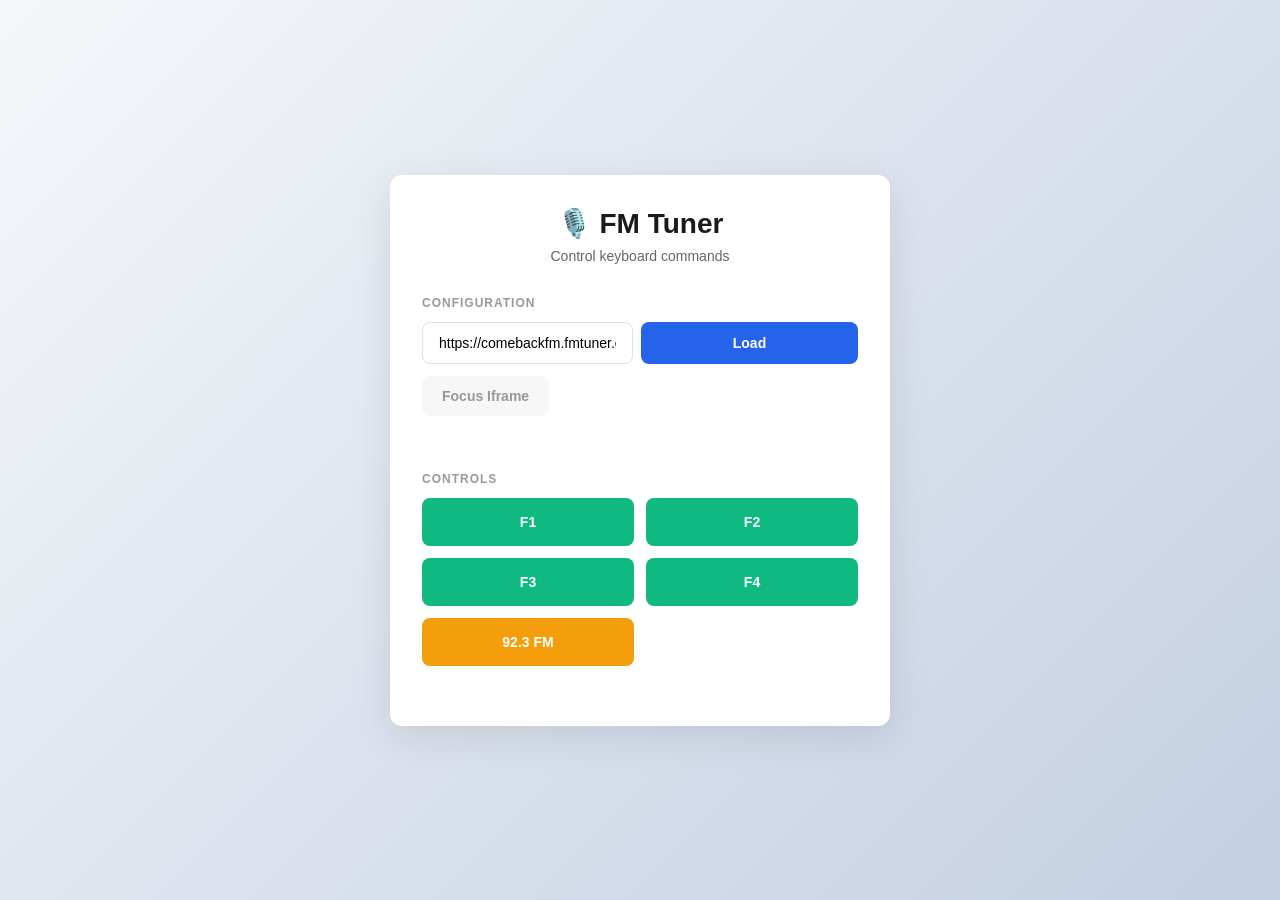
==== commit a1430235: "Update index.html" ====
--- a/index.html
+++ b/index.html
@@ -1,210 +1,354 @@
-
 <!DOCTYPE html>
 <html lang="en">
 <head>
-    <meta charset="UTF-8">
-    <meta name="viewport" content="width=device-width, initial-scale=1.0">
-    <title>FM Tuner Controller</title>
-    <style>
-        * {
-            margin: 0;
-            padding: 0;
-            box-sizing: border-box;
-        }
-
-        body {
-            font-family: 'Inter', -apple-system, BlinkMacSystemFont, 'Segoe UI', sans-serif;
-            background-color: #f5f5f5;
-            display: flex;
-            justify-content: center;
-            align-items: center;
-            min-height: 100vh;
-            padding: 16px;
-        }
-
-        .container {
-            width: 100%;
-            max-width: 900px;
-            background-color: #ffffff;
-            border-radius: 8px;
-            box-shadow: 0 2px 8px rgba(0, 0, 0, 0.1);
-            padding: 32px;
-        }
-
-        .header {
-            text-align: center;
-            margin-bottom: 24px;
-        }
-
-        .header h1 {
-            font-size: 24px;
-            font-weight: 600;
-            color: #212529;
-            margin-bottom: 8px;
-        }
-
-        .header p {
-            font-size: 14px;
-            color: #6c757d;
-        }
-
-        .tuner-wrapper {
-            margin-bottom: 32px;
-            border: 1px solid #e9ecef;
-            border-radius: 4px;
-            overflow: hidden;
-            background-color: #fafafa;
-        }
-
-        .tuner-wrapper iframe {
-            display: block;
-            width: 100%;
-            height: 500px;
-            border: none;
-        }
-
-        .controls {
-            display: flex;
-            justify-content: center;
-            gap: 16px;
-            flex-wrap: wrap;
-        }
-
-        .control-button {
-            padding: 12px 24px;
-            font-size: 16px;
-            font-weight: 600;
-            border: none;
-            border-radius: 4px;
-            background-color: #007bff;
-            color: #ffffff;
-            cursor: pointer;
-            transition: all 0.2s ease;
-            min-width: 80px;
-            font-family: 'Inter', -apple-system, BlinkMacSystemFont, 'Segoe UI', sans-serif;
-        }
-
-        .control-button:hover {
-            background-color: #0056b3;
-            transform: translateY(-2px);
-            box-shadow: 0 4px 12px rgba(0, 123, 255, 0.3);
-        }
-
-        .control-button:active {
-            transform: translateY(0);
-            box-shadow: 0 2px 6px rgba(0, 123, 255, 0.3);
-        }
-
-        .control-button:focus {
-            outline: 2px solid #0056b3;
-            outline-offset: 2px;
-        }
-
-        .control-button.frequency {
-            background-color: #28a745;
-            min-width: 100px;
-        }
-
-        .control-button.frequency:hover {
-            background-color: #1e7e34;
-            box-shadow: 0 4px 12px rgba(40, 167, 69, 0.3);
-        }
-
-        .control-button.frequency:active {
-            box-shadow: 0 2px 6px rgba(40, 167, 69, 0.3);
-        }
-
-        .control-button.frequency:focus {
-            outline: 2px solid #1e7e34;
-            outline-offset: 2px;
-        }
-
-        @media (max-width: 600px) {
-            .container {
-                padding: 16px;
-            }
-
-            .header h1 {
-                font-size: 20px;
-            }
-
-            .tuner-wrapper iframe {
-                height: 400px;
-            }
-
-            .controls {
-                gap: 12px;
-            }
-
-            .control-button {
-                padding: 10px 20px;
-                font-size: 14px;
-                min-width: 70px;
-            }
-
-            .control-button.frequency {
-                min-width: 90px;
-            }
-        }
-    </style>
+  <meta charset="UTF-8">
+  <meta name="viewport" content="width=device-width, initial-scale=1.0">
+  <title>FM Tuner Controller</title>
+  <style>
+    * {
+      margin: 0;
+      padding: 0;
+      box-sizing: border-box;
+    }
+    body {
+      font-family: -apple-system, BlinkMacSystemFont, 'Segoe UI', 'Helvetica Neue', sans-serif;
+      background: linear-gradient(135deg, #f5f7fa 0%, #c3cfe2 100%);
+      min-height: 100vh;
+      display: flex;
+      align-items: center;
+      justify-content: center;
+      padding: 20px;
+    }
+    .container {
+      max-width: 500px;
+      width: 100%;
+    }
+    .card {
+      background: white;
+      border-radius: 12px;
+      box-shadow: 0 10px 40px rgba(0, 0, 0, 0.1);
+      padding: 32px;
+    }
+    .header {
+      text-align: center;
+      margin-bottom: 32px;
+    }
+    .header h1 {
+      font-size: 28px;
+      font-weight: 700;
+      color: #1a1a1a;
+      margin-bottom: 8px;
+    }
+    .header p {
+      font-size: 14px;
+      color: #666;
+    }
+    .section {
+      margin-bottom: 28px;
+    }
+    .section-title {
+      font-size: 12px;
+      font-weight: 600;
+      text-transform: uppercase;
+      letter-spacing: 1px;
+      color: #999;
+      margin-bottom: 12px;
+    }
+    .input-group {
+      display: flex;
+      gap: 8px;
+      margin-bottom: 12px;
+    }
+    input {
+      flex: 1;
+      padding: 12px 16px;
+      border: 1px solid #e0e0e0;
+      border-radius: 8px;
+      font-size: 14px;
+      font-family: inherit;
+      transition: border-color 0.3s, box-shadow 0.3s;
+    }
+    input:focus {
+      outline: none;
+      border-color: #2563EB;
+      box-shadow: 0 0 0 3px rgba(37, 99, 235, 0.1);
+    }
+    .button {
+      padding: 12px 20px;
+      border: none;
+      border-radius: 8px;
+      font-size: 14px;
+      font-weight: 600;
+      cursor: pointer;
+      transition: all 0.3s;
+      font-family: inherit;
+    }
+    .button-primary {
+      background: #2563EB;
+      color: white;
+      flex: 1;
+    }
+    .button-primary:hover {
+      background: #1d4ed8;
+      box-shadow: 0 4px 12px rgba(37, 99, 235, 0.3);
+    }
+    .button-primary:active {
+      transform: scale(0.98);
+    }
+    .button-secondary {
+      background: #f0f0f0;
+      color: #333;
+      flex: 1;
+    }
+    .button-secondary:hover {
+      background: #e0e0e0;
+    }
+    .button-secondary:disabled {
+      opacity: 0.5;
+      cursor: not-allowed;
+    }
+    .button-secondary:disabled:hover {
+      background: #f0f0f0;
+    }
+    .button-control {
+      background: #10B981;
+      color: white;
+      padding: 16px 20px;
+      flex: 1;
+    }
+    .button-control:hover {
+      background: #059669;
+      box-shadow: 0 4px 12px rgba(16, 185, 129, 0.3);
+    }
+    .button-control:active {
+      transform: scale(0.98);
+    }
+    .button-frequency {
+      background: #F59E0B;
+      color: white;
+      padding: 16px 20px;
+      flex: 1;
+    }
+    .button-frequency:hover {
+      background: #D97706;
+      box-shadow: 0 4px 12px rgba(245, 158, 11, 0.3);
+    }
+    .button-frequency:active {
+      transform: scale(0.98);
+    }
+    .control-grid {
+      display: grid;
+      grid-template-columns: repeat(2, 1fr);
+      gap: 12px;
+    }
+    .iframe-wrapper {
+      width: 100%;
+      height: 0;
+      border-radius: 8px;
+      overflow: hidden;
+      transition: height 0.3s;
+      margin-bottom: 28px;
+    }
+    .iframe-wrapper.loaded {
+      height: 500px;
+    }
+    iframe {
+      width: 100%;
+      height: 100%;
+      border: none;
+    }
+    .status {
+      position: fixed;
+      top: 20px;
+      right: 20px;
+      padding: 14px 20px;
+      border-radius: 8px;
+      font-size: 14px;
+      font-weight: 500;
+      opacity: 0;
+      transition: opacity 0.3s;
+      pointer-events: none;
+      z-index: 1000;
+    }
+    .status.show {
+      opacity: 1;
+      pointer-events: auto;
+    }
+    .status-success {
+      background: #10B981;
+      color: white;
+      box-shadow: 0 4px 12px rgba(16, 185, 129, 0.3);
+    }
+    .status-error {
+      background: #EF4444;
+      color: white;
+      box-shadow: 0 4px 12px rgba(239, 68, 68, 0.3);
+    }
+    @media (max-width: 600px) {
+      .card {
+        padding: 24px;
+      }
+      .header h1 {
+        font-size: 24px;
+      }
+      .iframe-wrapper.loaded {
+        height: 400px;
+      }
+    }
+  </style>
 </head>
 <body>
-    <div class="container">
-        <div class="header">
-            <h1>FM Tuner Controller</h1>
-            <p>Control the tuner using the buttons below</p>
+  <div class="container">
+    <div class="card">
+      <div class="header">
+        <h1>🎙️ FM Tuner</h1>
+        <p>Control keyboard commands</p>
+      </div>
+      <div class="section">
+        <div class="section-title">Configuration</div>
+        <div class="input-group">
+          <input 
+            type="text" 
+            id="iframeUrl" 
+            value="https://comebackfm.fmtuner.org/" 
+            placeholder="Enter URL"
+          >
+          <button class="button button-primary" onclick="loadIframe()">Load</button>
         </div>
-
-        <div class="tuner-wrapper">
-            <iframe id="tunerIframe" src="https://comebackfm.fmtuner.org/" title="FM Tuner"></iframe>
+        <button class="button button-secondary" id="focusBtn" onclick="focusIframe()" disabled>
+          Focus Iframe
+        </button>
+      </div>
+      <div class="iframe-wrapper" id="iframeContainer"></div>
+      <div class="section">
+        <div class="section-title">Controls</div>
+        <div class="control-grid">
+          <button class="button button-control" onclick="dispatchKey(112, 'F1')">F1</button>
+          <button class="button button-control" onclick="dispatchKey(113, 'F2')">F2</button>
+          <button class="button button-control" onclick="dispatchKey(114, 'F3')">F3</button>
+          <button class="button button-control" onclick="dispatchKey(115, 'F4')">F4</button>
+          <button class="button button-frequency" onclick="tuneFrequency()">92.3 FM</button>
         </div>
-
-        <div class="controls">
-            <button class="control-button" data-key="F1">F1</button>
-            <button class="control-button" data-key="F2">F2</button>
-            <button class="control-button" data-key="F3">F3</button>
-            <button class="control-button" data-key="F4">F4</button>
-            <button class="control-button frequency" id="frequencyButton">92.3</button>
-        </div>
+      </div>
     </div>
-
-    <script>
-        const tunerIframe = document.getElementById('tunerIframe');
-        const controlButtons = document.querySelectorAll('.control-button[data-key]');
-        const frequencyButton = document.getElementById('frequencyButton');
-
-        controlButtons.forEach(button => {
-            button.addEventListener('click', () => {
-                const key = button.getAttribute('data-key');
-                tunerIframe.contentWindow.postMessage(
-                    { type: 'simulateKeyPress', key: key },
-                    '*'
-                );
-            });
-        });
-
-        frequencyButton.addEventListener('click', () => {
-            const sequence = ['9', '2', '.', '3', 'Enter'];
-            let index = 0;
-
-            const sendNextKey = () => {
-                if (index < sequence.length) {
-                    const key = sequence[index];
-                    tunerIframe.contentWindow.postMessage(
-                        { type: 'simulateKeyPress', key: key },
-                        '*'
-                    );
-                    index++;
-                    setTimeout(sendNextKey, 50);
-                }
-            };
-
-            sendNextKey();
-        });
-
-        tunerIframe.addEventListener('load', () => {
-            console.log('Tuner iframe loaded');
-        });
-    </script>
+  </div>
+  <div class="status" id="status"></div>
+  <script>
+    let iframeElement = null;
+    let iframeLoaded = false;
+    function showStatus(message, type = 'success') {
+      const statusEl = document.getElementById('status');
+      statusEl.textContent = message;
+      statusEl.className = `status show status-${type}`;
+      setTimeout(() => {
+        statusEl.classList.remove('show');
+      }, 3000);
+    }
+    function loadIframe() {
+      const url = document.getElementById('iframeUrl').value.trim();
+      if (!url) {
+        showStatus('Please enter a valid URL', 'error');
+        return;
+      }
+      const container = document.getElementById('iframeContainer');
+      container.innerHTML = '';
+      iframeElement = document.createElement('iframe');
+      iframeElement.src = url;
+      iframeElement.setAttribute('sandbox', 'allow-same-origin allow-scripts allow-forms allow-popups');
+      iframeElement.onload = function() {
+        iframeLoaded = true;
+        document.getElementById('focusBtn').disabled = false;
+        showStatus('Iframe loaded successfully', 'success');
+        container.classList.add('loaded');
+      };
+      iframeElement.onerror = function() {
+        showStatus('Failed to load iframe', 'error');
+      };
+      container.appendChild(iframeElement);
+    }
+    function focusIframe() {
+      if (!iframeLoaded || !iframeElement) {
+        showStatus('Iframe not loaded', 'error');
+        return;
+      }
+      try {
+        iframeElement.focus();
+        showStatus('Iframe focused', 'success');
+      } catch (error) {
+        showStatus('Failed to focus iframe', 'error');
+      }
+    }
+    function dispatchKey(keyCode, keyName) {
+      if (!iframeLoaded || !iframeElement) {
+        showStatus('Iframe not loaded', 'error');
+        return;
+      }
+      try {
+        iframeElement.contentWindow.postMessage(
+          {
+            type: 'simulateKeyPress',
+            keyCode: keyCode,
+            keyName: keyName,
+            key: keyName,
+            bubbles: true,
+            cancelable: true
+          },
+          '*'
+        );
+        showStatus(`${keyName} dispatched`, 'success');
+      } catch (error) {
+        showStatus(`Error dispatching ${keyName}`, 'error');
+      }
+    }
+    function tuneFrequency() {
+      if (!iframeLoaded || !iframeElement) {
+        showStatus('Iframe not loaded', 'error');
+        return;
+      }
+      try {
+        iframeElement.contentWindow.postMessage(
+          {
+            type: 'focusFrequencyInput'
+          },
+          '*'
+        );
+        showStatus('Focusing frequency input...', 'success');
+        setTimeout(() => {
+          const sequence = ['9', '2', '.', '3', 'Enter'];
+          let index = 0;
+          const sendNextKey = () => {
+            if (index < sequence.length) {
+              const key = sequence[index];
+              iframeElement.contentWindow.postMessage(
+                {
+                  type: 'simulateKeyPress',
+                  key: key
+                },
+                '*'
+              );
+              index++;
+              setTimeout(sendNextKey, 50);
+            }
+          };
+          sendNextKey();
+        }, 150);
+        showStatus('Tuning to 92.3 FM', 'success');
+      } catch (error) {
+        showStatus('Error tuning frequency', 'error');
+      }
+    }
+    document.addEventListener('keydown', function(event) {
+      const keyMap = {
+        'F1': function() { dispatchKey(112, 'F1'); },
+        'F2': function() { dispatchKey(113, 'F2'); },
+        'F3': function() { dispatchKey(114, 'F3'); },
+        'F4': function() { dispatchKey(115, 'F4'); }
+      };
+      if (keyMap[event.key]) {
+        event.preventDefault();
+        keyMap[event.key]();
+      }
+    });
+  </script>
 </body>
 </html>
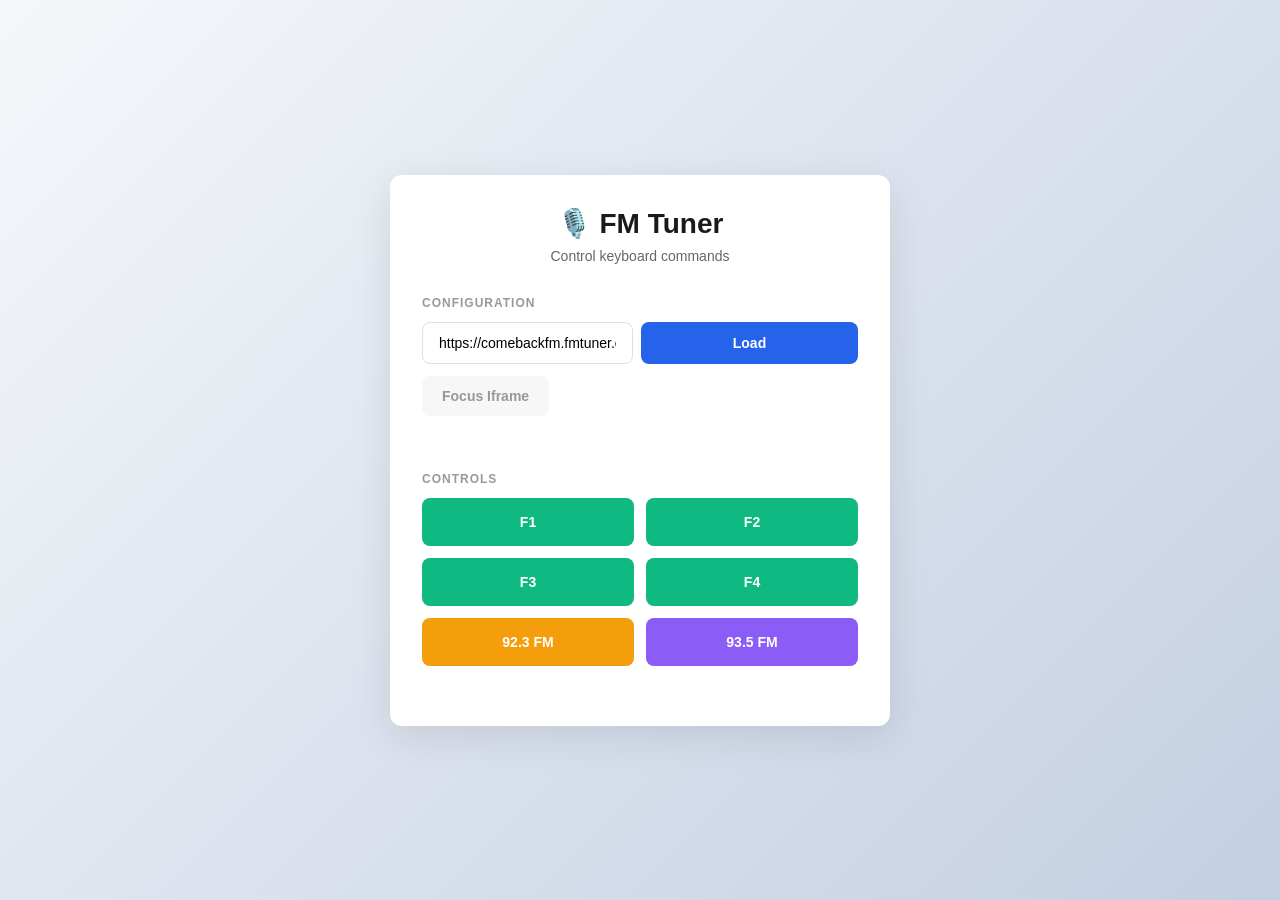
==== commit fa0273ff: "Update index.html" ====
--- a/index.html
+++ b/index.html
@@ -135,6 +135,13 @@
     }
     .button-frequency:active {
       transform: scale(0.98);
+    }
+    .button-frequency.alt {
+      background: #8B5CF6;
+    }
+    .button-frequency.alt:hover {
+      background: #7C3AED;
+      box-shadow: 0 4px 12px rgba(139, 92, 246, 0.3);
     }
     .control-grid {
       display: grid;
@@ -227,7 +234,8 @@
           <button class="button button-control" onclick="dispatchKey(113, 'F2')">F2</button>
           <button class="button button-control" onclick="dispatchKey(114, 'F3')">F3</button>
           <button class="button button-control" onclick="dispatchKey(115, 'F4')">F4</button>
-          <button class="button button-frequency" onclick="tuneFrequency()">92.3 FM</button>
+          <button class="button button-frequency" onclick="tuneFrequency('92.3')">92.3 FM</button>
+          <button class="button button-frequency alt" onclick="tuneFrequency('93.5')">93.5 FM</button>
         </div>
       </div>
     </div>
@@ -300,41 +308,24 @@
         showStatus(`Error dispatching ${keyName}`, 'error');
       }
     }
-    function tuneFrequency() {
+    function tuneFrequency(frequency) {
       if (!iframeLoaded || !iframeElement) {
         showStatus('Iframe not loaded', 'error');
         return;
       }
       try {
         iframeElement.contentWindow.postMessage(
-          {
-            type: 'focusFrequencyInput'
+          { 
+            type: 'scrollAndFocus',
+            frequency: frequency
           },
           '*'
         );
-        showStatus('Focusing frequency input...', 'success');
         setTimeout(() => {
-          const sequence = ['9', '2', '.', '3', 'Enter'];
-          let index = 0;
-          const sendNextKey = () => {
-            if (index < sequence.length) {
-              const key = sequence[index];
-              iframeElement.contentWindow.postMessage(
-                {
-                  type: 'simulateKeyPress',
-                  key: key
-                },
-                '*'
-              );
-              index++;
-              setTimeout(sendNextKey, 50);
-            }
-          };
-          sendNextKey();
-        }, 150);
-        showStatus('Tuning to 92.3 FM', 'success');
+          showStatus(`Tuning to ${frequency} FM`, 'success');
+        }, 500);
       } catch (error) {
-        showStatus('Error tuning frequency', 'error');
+        showStatus(`Error tuning frequency`, 'error');
       }
     }
     document.addEventListener('keydown', function(event) {
